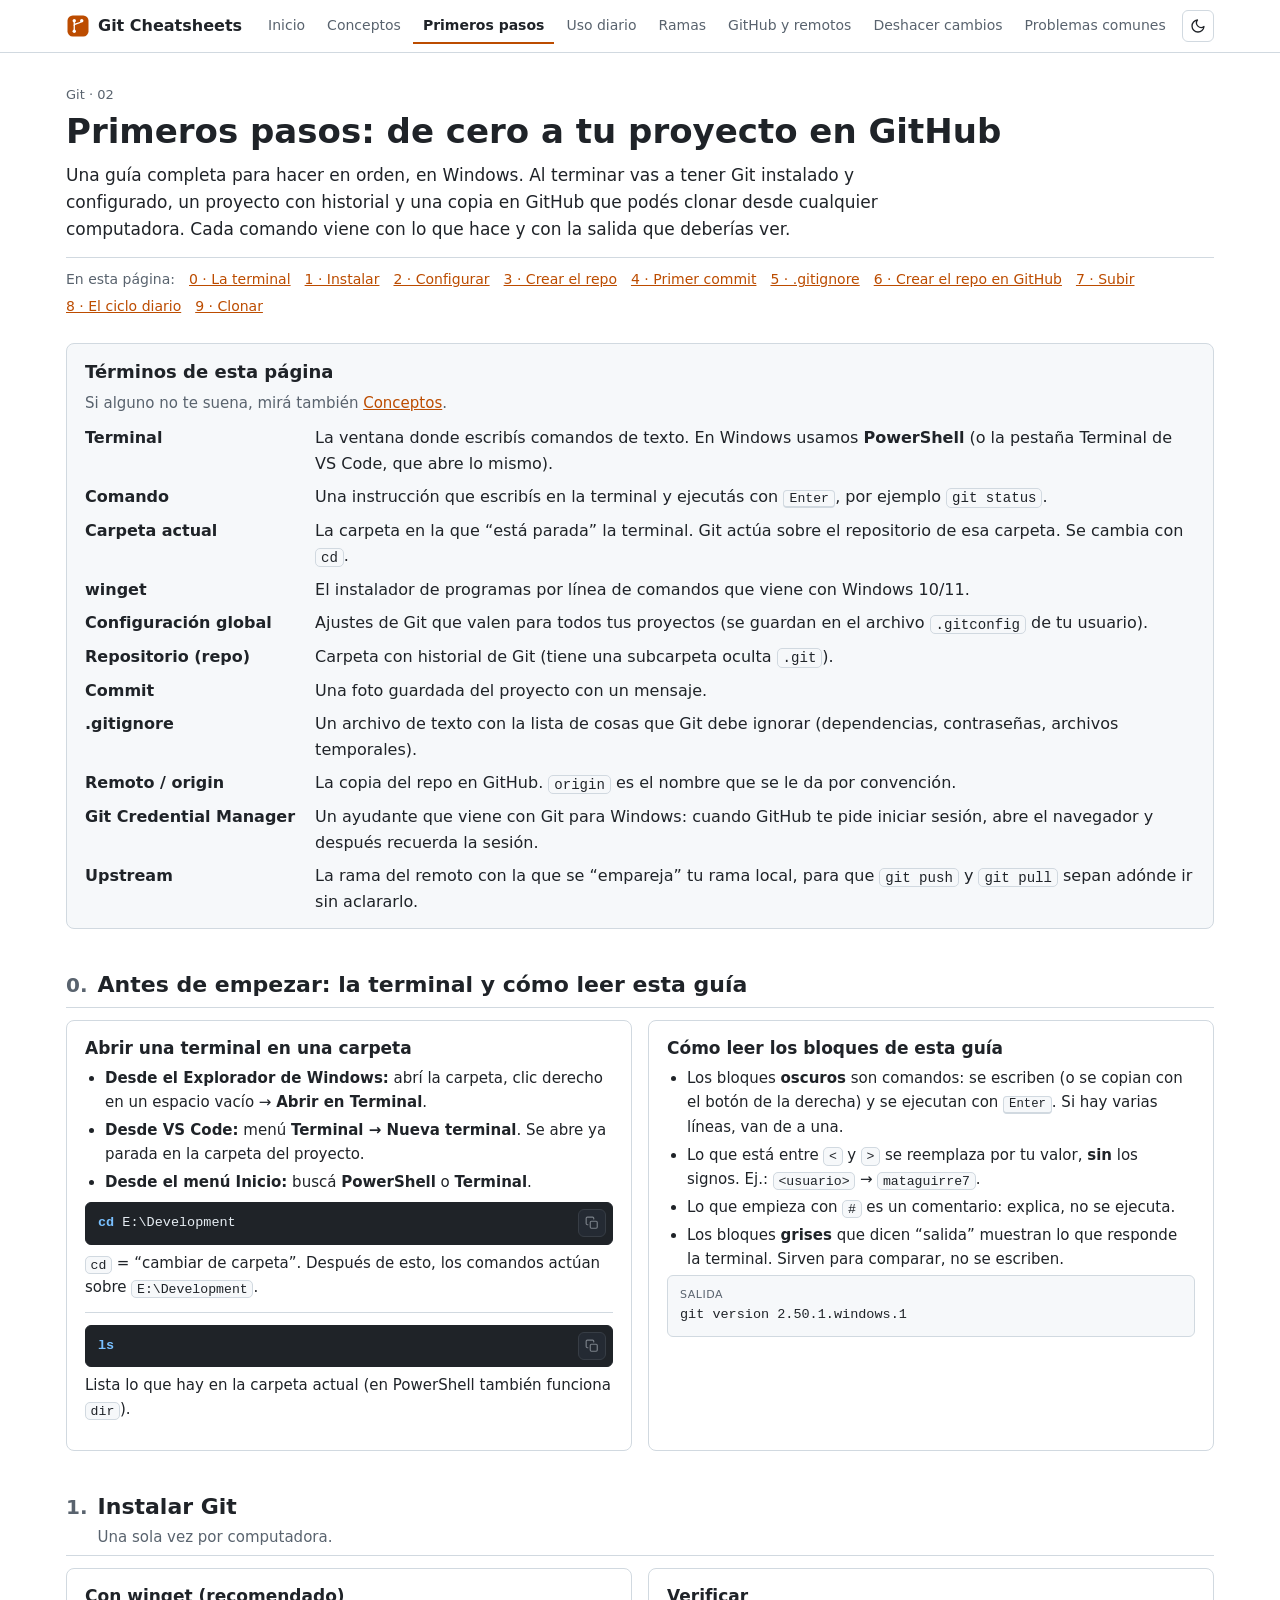
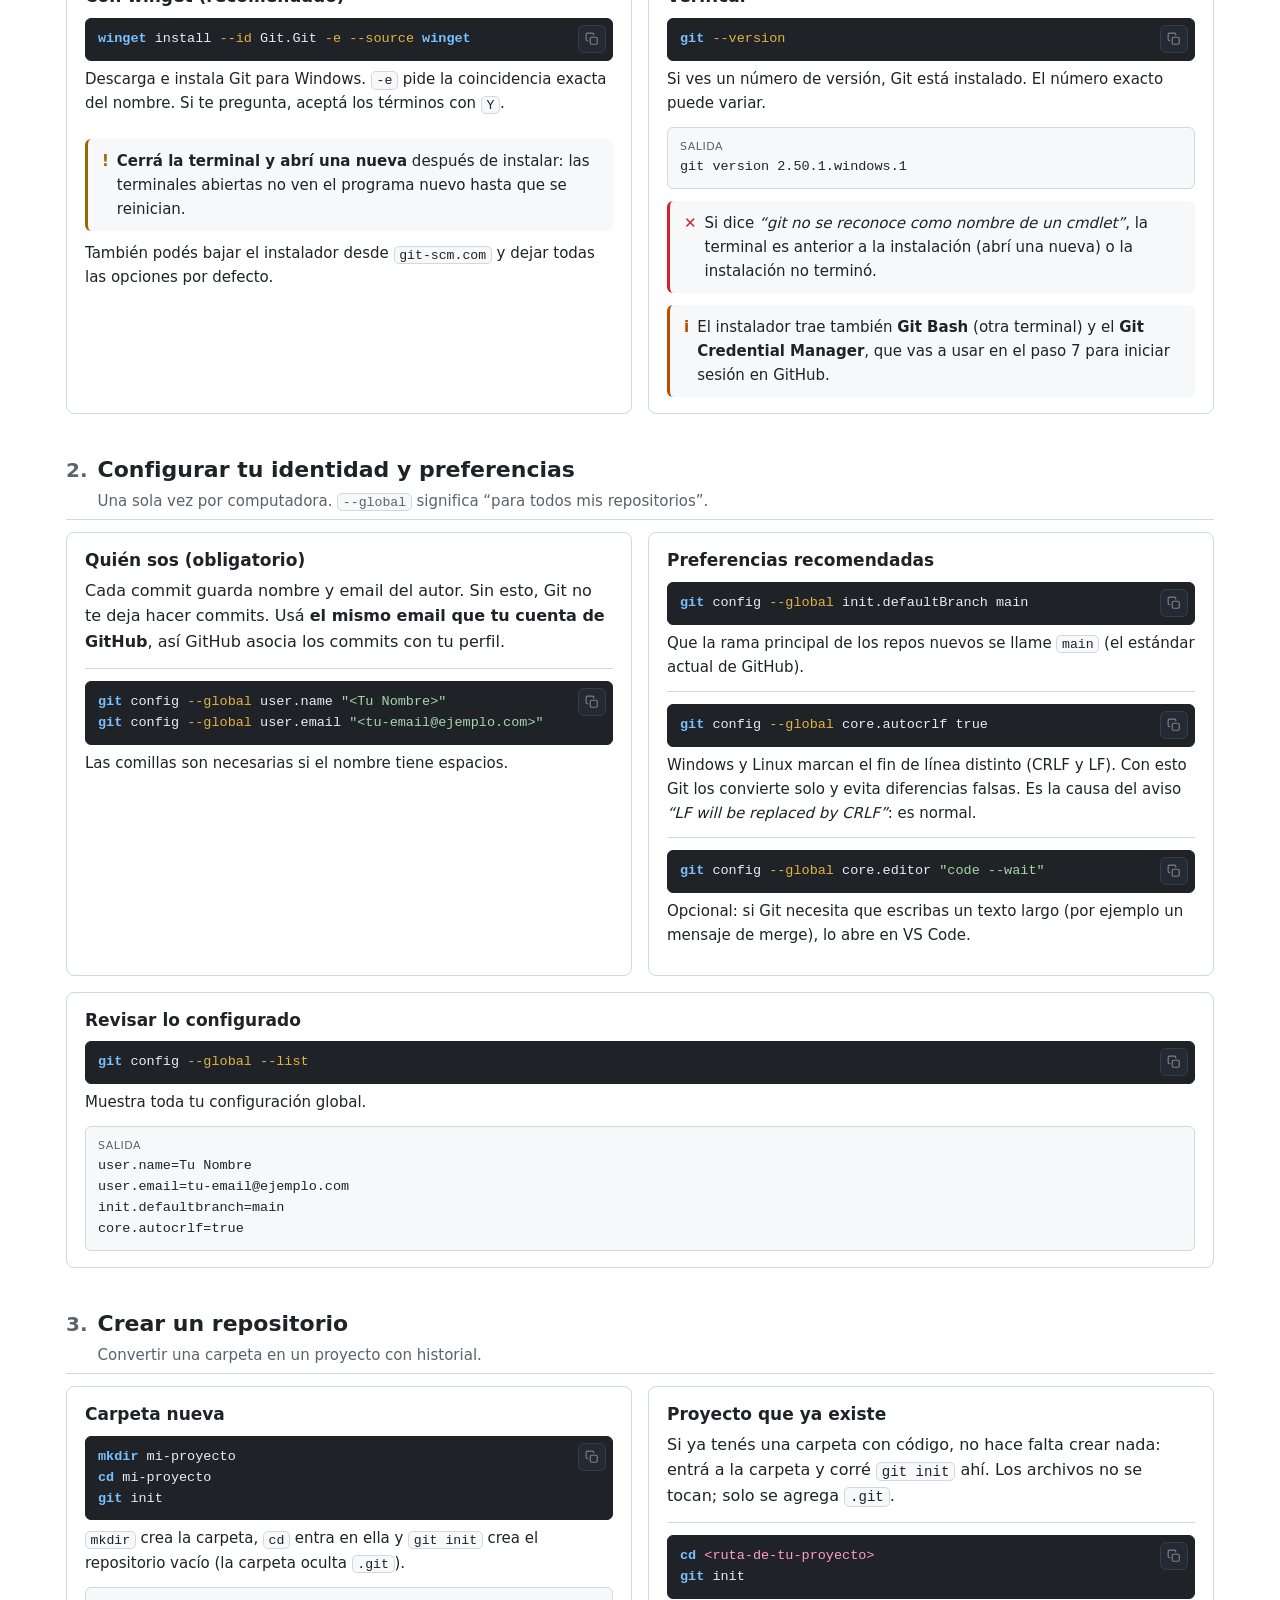
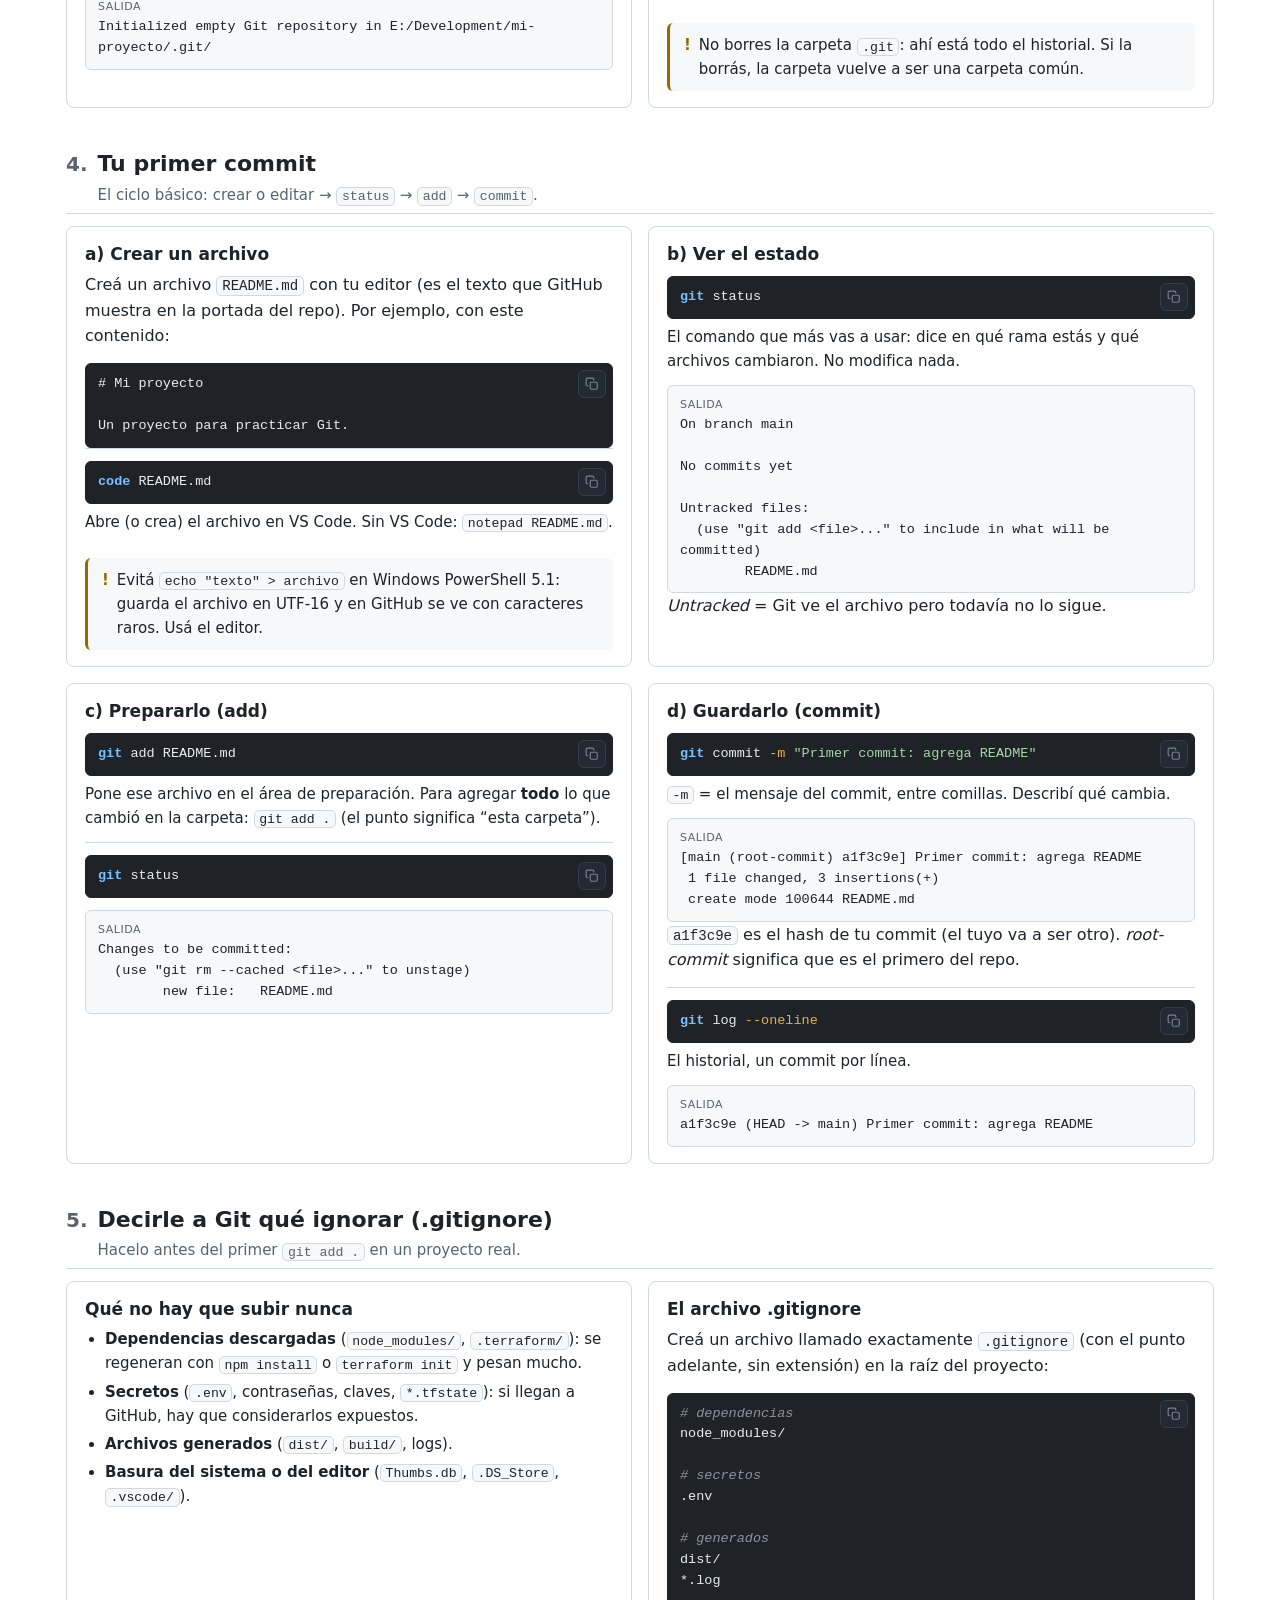
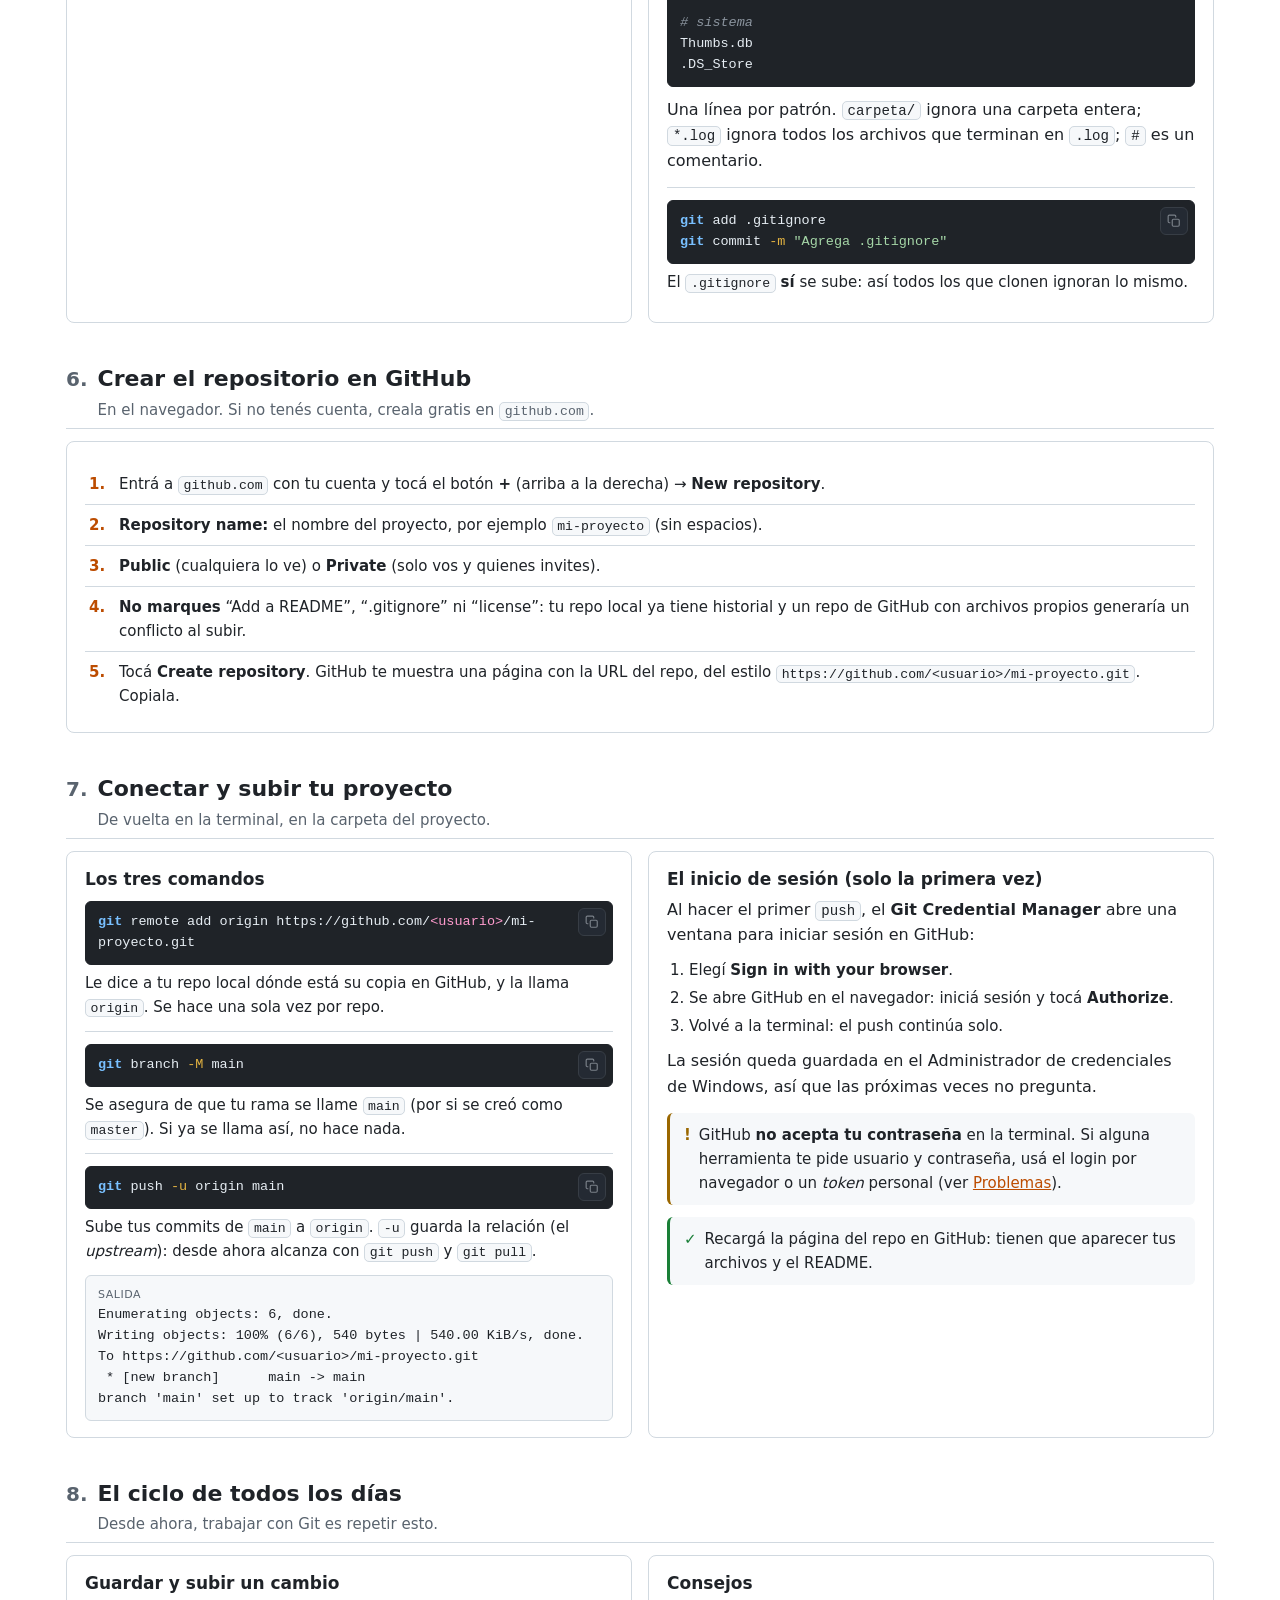
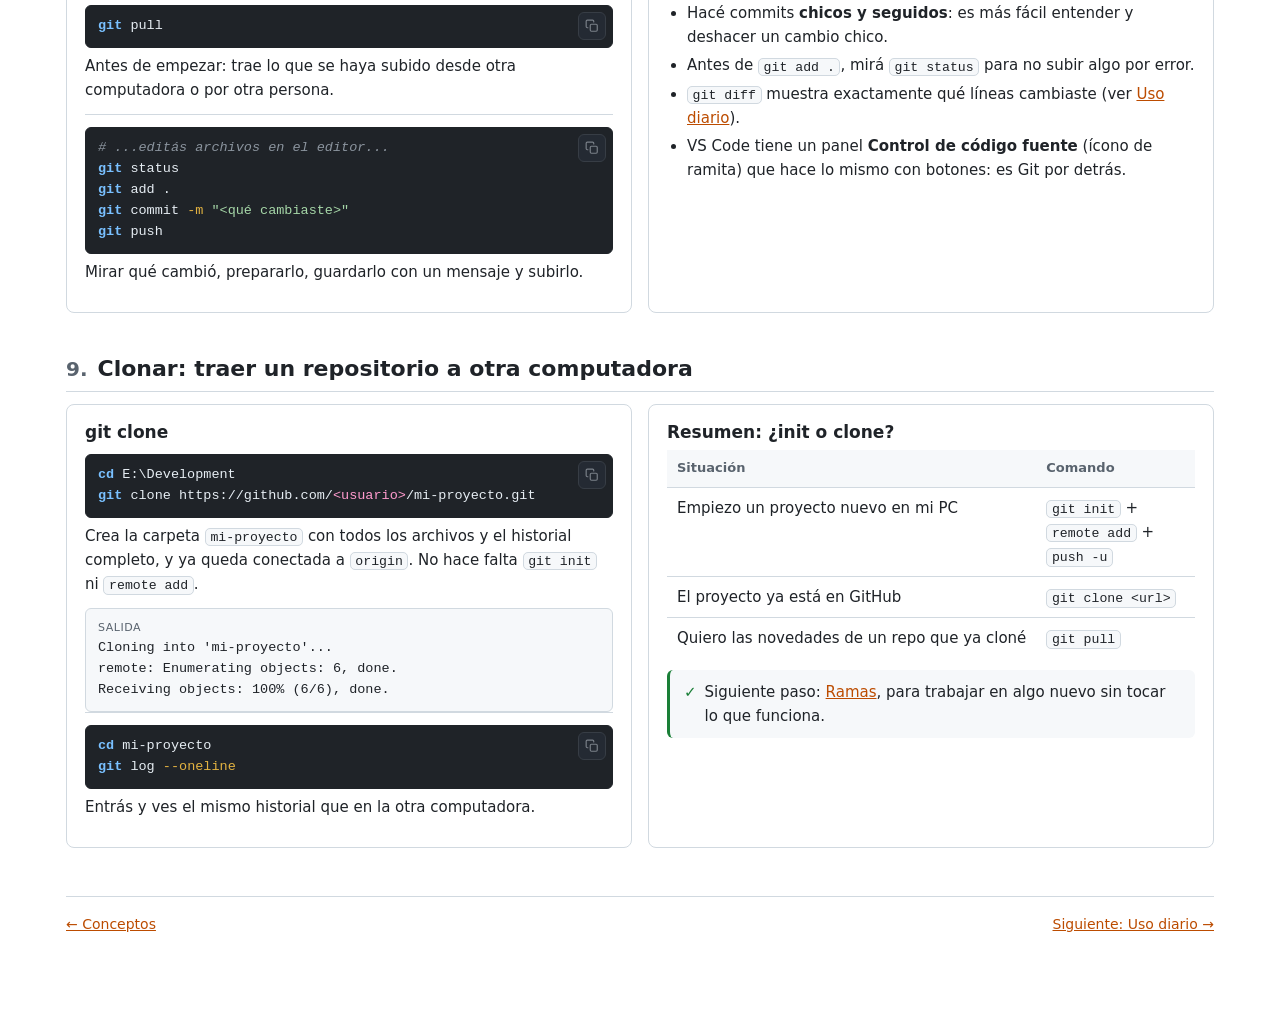
==== 02-primeros-pasos.html @ 5817d2de "Git cheatsheets: guía desde cero lista para Netlify Cheatsheets de Git en español para quien empieza" ====
<!doctype html>
<html lang="es">
<head>
<meta charset="utf-8">
<meta name="viewport" content="width=device-width, initial-scale=1">
<meta name="description" content="Guía paso a paso de Git en Windows: instalar, configurar, crear un repositorio, primer commit, .gitignore, subir a GitHub y clonar.">
<meta name="theme-color" content="#bc4c00">
<title>Git · Primeros pasos</title>
<link rel="icon" href="data:image/svg+xml,%3Csvg xmlns='http://www.w3.org/2000/svg' viewBox='0 0 64 64'%3E%3Crect x='4' y='4' width='56' height='56' rx='14' fill='%23bc4c00'/%3E%3Cg fill='none' stroke='%23fff' stroke-width='3.4' stroke-linecap='round'%3E%3Cpath d='M22 18v28'/%3E%3Cpath d='M22 30c0-6 20-4 20-12'/%3E%3C/g%3E%3Cg fill='%23fff'%3E%3Ccircle cx='22' cy='18' r='4.5'/%3E%3Ccircle cx='22' cy='46' r='4.5'/%3E%3Ccircle cx='42' cy='18' r='4.5'/%3E%3C/g%3E%3C/svg%3E">
<link rel="stylesheet" href="assets/style.css">
<script src="assets/app.js"></script>
</head>
<body data-page="empezar">
<header class="topbar"></header>

<main class="wrap">

  <div class="hero">
    <span class="eyebrow">Git · 02</span>
    <h1>Primeros pasos: de cero a tu proyecto en GitHub</h1>
    <p class="lead">Una guía completa para hacer en orden, en Windows. Al terminar vas a tener Git instalado y configurado, un proyecto con historial y una copia en GitHub que podés clonar desde cualquier computadora. Cada comando viene con lo que hace y con la salida que deberías ver.</p>
    <nav class="toc">
      <a href="#terminal">0 · La terminal</a>
      <a href="#instalar">1 · Instalar</a>
      <a href="#configurar">2 · Configurar</a>
      <a href="#init">3 · Crear el repo</a>
      <a href="#commit">4 · Primer commit</a>
      <a href="#gitignore">5 · .gitignore</a>
      <a href="#github">6 · Crear el repo en GitHub</a>
      <a href="#push">7 · Subir</a>
      <a href="#ciclo">8 · El ciclo diario</a>
      <a href="#clonar">9 · Clonar</a>
    </nav>
  </div>

  <section class="terms-box">
    <h2>Términos de esta página</h2>
    <p>Si alguno no te suena, mirá también <a href="01-conceptos.html">Conceptos</a>.</p>
    <dl class="terms">
      <dt>Terminal</dt><dd>La ventana donde escribís comandos de texto. En Windows usamos <b>PowerShell</b> (o la pestaña Terminal de VS Code, que abre lo mismo).</dd>
      <dt>Comando</dt><dd>Una instrucción que escribís en la terminal y ejecutás con <kbd>Enter</kbd>, por ejemplo <code>git status</code>.</dd>
      <dt>Carpeta actual</dt><dd>La carpeta en la que “está parada” la terminal. Git actúa sobre el repositorio de esa carpeta. Se cambia con <code>cd</code>.</dd>
      <dt>winget</dt><dd>El instalador de programas por línea de comandos que viene con Windows 10/11.</dd>
      <dt>Configuración global</dt><dd>Ajustes de Git que valen para todos tus proyectos (se guardan en el archivo <code>.gitconfig</code> de tu usuario).</dd>
      <dt>Repositorio (repo)</dt><dd>Carpeta con historial de Git (tiene una subcarpeta oculta <code>.git</code>).</dd>
      <dt>Commit</dt><dd>Una foto guardada del proyecto con un mensaje.</dd>
      <dt>.gitignore</dt><dd>Un archivo de texto con la lista de cosas que Git debe ignorar (dependencias, contraseñas, archivos temporales).</dd>
      <dt>Remoto / origin</dt><dd>La copia del repo en GitHub. <code>origin</code> es el nombre que se le da por convención.</dd>
      <dt>Git Credential Manager</dt><dd>Un ayudante que viene con Git para Windows: cuando GitHub te pide iniciar sesión, abre el navegador y después recuerda la sesión.</dd>
      <dt>Upstream</dt><dd>La rama del remoto con la que se “empareja” tu rama local, para que <code>git push</code> y <code>git pull</code> sepan adónde ir sin aclararlo.</dd>
    </dl>
  </section>

  <!-- ================= TERMINAL ================= -->
  <section class="block" id="terminal">
    <div class="section-head">
      <div class="num">0</div>
      <div class="titles"><h2>Antes de empezar: la terminal y cómo leer esta guía</h2></div>
    </div>
    <div class="grid cols-2">
      <div class="card">
        <h3>Abrir una terminal en una carpeta</h3>
        <ul>
          <li><b>Desde el Explorador de Windows:</b> abrí la carpeta, clic derecho en un espacio vacío → <b>Abrir en Terminal</b>.</li>
          <li><b>Desde VS Code:</b> menú <b>Terminal → Nueva terminal</b>. Se abre ya parada en la carpeta del proyecto.</li>
          <li><b>Desde el menú Inicio:</b> buscá <b>PowerShell</b> o <b>Terminal</b>.</li>
        </ul>
        <div class="cmd"><pre><code>cd E:\Development</code></pre><div class="what"><code>cd</code> = “cambiar de carpeta”. Después de esto, los comandos actúan sobre <code>E:\Development</code>.</div></div>
        <div class="cmd"><pre><code>ls</code></pre><div class="what">Lista lo que hay en la carpeta actual (en PowerShell también funciona <code>dir</code>).</div></div>
      </div>
      <div class="card">
        <h3>Cómo leer los bloques de esta guía</h3>
        <ul>
          <li>Los bloques <b>oscuros</b> son comandos: se escriben (o se copian con el botón de la derecha) y se ejecutan con <kbd>Enter</kbd>. Si hay varias líneas, van de a una.</li>
          <li>Lo que está entre <code>&lt;</code> y <code>&gt;</code> se reemplaza por tu valor, <b>sin</b> los signos. Ej.: <code>&lt;usuario&gt;</code> → <code>mataguirre7</code>.</li>
          <li>Lo que empieza con <code>#</code> es un comentario: explica, no se ejecuta.</li>
          <li>Los bloques <b>grises</b> que dicen “salida” muestran lo que responde la terminal. Sirven para comparar, no se escriben.</li>
        </ul>
        <pre class="out"><code data-lang="plain">git version 2.50.1.windows.1</code></pre>
      </div>
    </div>
  </section>

  <!-- ================= INSTALAR ================= -->
  <section class="block" id="instalar">
    <div class="section-head">
      <div class="num">1</div>
      <div class="titles"><h2>Instalar Git</h2><p>Una sola vez por computadora.</p></div>
    </div>
    <div class="grid cols-2">
      <div class="card">
        <h3>Con winget (recomendado)</h3>
        <div class="cmd"><pre><code>winget install --id Git.Git -e --source winget</code></pre><div class="what">Descarga e instala Git para Windows. <code>-e</code> pide la coincidencia exacta del nombre. Si te pregunta, aceptá los términos con <code>Y</code>.</div></div>
        <div class="callout warn"><span class="ico">!</span><p><b>Cerrá la terminal y abrí una nueva</b> después de instalar: las terminales abiertas no ven el programa nuevo hasta que se reinician.</p></div>
        <p style="margin-top:10px">También podés bajar el instalador desde <code>git-scm.com</code> y dejar todas las opciones por defecto.</p>
      </div>
      <div class="card">
        <h3>Verificar</h3>
        <div class="cmd"><pre><code>git --version</code></pre><div class="what">Si ves un número de versión, Git está instalado. El número exacto puede variar.</div></div>
        <pre class="out"><code data-lang="plain">git version 2.50.1.windows.1</code></pre>
        <div class="callout bad"><span class="ico">✕</span><p>Si dice <i>“git no se reconoce como nombre de un cmdlet”</i>, la terminal es anterior a la instalación (abrí una nueva) o la instalación no terminó.</p></div>
        <div class="callout info"><span class="ico">i</span><p>El instalador trae también <b>Git Bash</b> (otra terminal) y el <b>Git Credential Manager</b>, que vas a usar en el paso 7 para iniciar sesión en GitHub.</p></div>
      </div>
    </div>
  </section>

  <!-- ================= CONFIGURAR ================= -->
  <section class="block" id="configurar">
    <div class="section-head">
      <div class="num">2</div>
      <div class="titles"><h2>Configurar tu identidad y preferencias</h2><p>Una sola vez por computadora. <code>--global</code> significa “para todos mis repositorios”.</p></div>
    </div>
    <div class="grid cols-2">
      <div class="card">
        <h3>Quién sos (obligatorio)</h3>
        <div class="explain"><p>Cada commit guarda nombre y email del autor. Sin esto, Git no te deja hacer commits. Usá <b>el mismo email que tu cuenta de GitHub</b>, así GitHub asocia los commits con tu perfil.</p></div>
        <div class="cmd"><pre><code>git config --global user.name "&lt;Tu Nombre&gt;"
git config --global user.email "&lt;tu-email@ejemplo.com&gt;"</code></pre><div class="what">Las comillas son necesarias si el nombre tiene espacios.</div></div>
      </div>
      <div class="card">
        <h3>Preferencias recomendadas</h3>
        <div class="cmd"><pre><code>git config --global init.defaultBranch main</code></pre><div class="what">Que la rama principal de los repos nuevos se llame <code>main</code> (el estándar actual de GitHub).</div></div>
        <div class="cmd"><pre><code>git config --global core.autocrlf true</code></pre><div class="what">Windows y Linux marcan el fin de línea distinto (CRLF y LF). Con esto Git los convierte solo y evita diferencias falsas. Es la causa del aviso <i>“LF will be replaced by CRLF”</i>: es normal.</div></div>
        <div class="cmd"><pre><code>git config --global core.editor "code --wait"</code></pre><div class="what">Opcional: si Git necesita que escribas un texto largo (por ejemplo un mensaje de merge), lo abre en VS Code.</div></div>
      </div>
      <div class="card wide">
        <h3>Revisar lo configurado</h3>
        <div class="cmd"><pre><code>git config --global --list</code></pre><div class="what">Muestra toda tu configuración global.</div></div>
        <pre class="out"><code data-lang="plain">user.name=Tu Nombre
user.email=tu-email@ejemplo.com
init.defaultbranch=main
core.autocrlf=true</code></pre>
      </div>
    </div>
  </section>

  <!-- ================= INIT ================= -->
  <section class="block" id="init">
    <div class="section-head">
      <div class="num">3</div>
      <div class="titles"><h2>Crear un repositorio</h2><p>Convertir una carpeta en un proyecto con historial.</p></div>
    </div>
    <div class="grid cols-2">
      <div class="card">
        <h3>Carpeta nueva</h3>
        <div class="cmd"><pre><code>mkdir mi-proyecto
cd mi-proyecto
git init</code></pre><div class="what"><code>mkdir</code> crea la carpeta, <code>cd</code> entra en ella y <code>git init</code> crea el repositorio vacío (la carpeta oculta <code>.git</code>).</div></div>
        <pre class="out"><code data-lang="plain">Initialized empty Git repository in E:/Development/mi-proyecto/.git/</code></pre>
      </div>
      <div class="card">
        <h3>Proyecto que ya existe</h3>
        <div class="explain"><p>Si ya tenés una carpeta con código, no hace falta crear nada: entrá a la carpeta y corré <code>git init</code> ahí. Los archivos no se tocan; solo se agrega <code>.git</code>.</p></div>
        <div class="cmd"><pre><code>cd &lt;ruta-de-tu-proyecto&gt;
git init</code></pre></div>
        <div class="callout warn"><span class="ico">!</span><p>No borres la carpeta <code>.git</code>: ahí está todo el historial. Si la borrás, la carpeta vuelve a ser una carpeta común.</p></div>
      </div>
    </div>
  </section>

  <!-- ================= COMMIT ================= -->
  <section class="block" id="commit">
    <div class="section-head">
      <div class="num">4</div>
      <div class="titles"><h2>Tu primer commit</h2><p>El ciclo básico: crear o editar → <code>status</code> → <code>add</code> → <code>commit</code>.</p></div>
    </div>
    <div class="grid cols-2">
      <div class="card">
        <h3>a) Crear un archivo</h3>
        <div class="explain"><p>Creá un archivo <code>README.md</code> con tu editor (es el texto que GitHub muestra en la portada del repo). Por ejemplo, con este contenido:</p></div>
        <pre><code data-lang="none"># Mi proyecto

Un proyecto para practicar Git.</code></pre>
        <div class="cmd"><pre><code>code README.md</code></pre><div class="what">Abre (o crea) el archivo en VS Code. Sin VS Code: <code>notepad README.md</code>.</div></div>
        <div class="callout warn"><span class="ico">!</span><p>Evitá <code>echo "texto" &gt; archivo</code> en Windows PowerShell 5.1: guarda el archivo en UTF-16 y en GitHub se ve con caracteres raros. Usá el editor.</p></div>
      </div>
      <div class="card">
        <h3>b) Ver el estado</h3>
        <div class="cmd"><pre><code>git status</code></pre><div class="what">El comando que más vas a usar: dice en qué rama estás y qué archivos cambiaron. No modifica nada.</div></div>
        <pre class="out"><code data-lang="plain">On branch main

No commits yet

Untracked files:
  (use "git add &lt;file&gt;..." to include in what will be committed)
        README.md</code></pre>
        <div class="explain"><p><i>Untracked</i> = Git ve el archivo pero todavía no lo sigue.</p></div>
      </div>
      <div class="card">
        <h3>c) Prepararlo (add)</h3>
        <div class="cmd"><pre><code>git add README.md</code></pre><div class="what">Pone ese archivo en el área de preparación. Para agregar <b>todo</b> lo que cambió en la carpeta: <code>git add .</code> (el punto significa “esta carpeta”).</div></div>
        <div class="cmd"><pre><code>git status</code></pre></div>
        <pre class="out"><code data-lang="plain">Changes to be committed:
  (use "git rm --cached &lt;file&gt;..." to unstage)
        new file:   README.md</code></pre>
      </div>
      <div class="card">
        <h3>d) Guardarlo (commit)</h3>
        <div class="cmd"><pre><code>git commit -m "Primer commit: agrega README"</code></pre><div class="what"><code>-m</code> = el mensaje del commit, entre comillas. Describí qué cambia.</div></div>
        <pre class="out"><code data-lang="plain">[main (root-commit) a1f3c9e] Primer commit: agrega README
 1 file changed, 3 insertions(+)
 create mode 100644 README.md</code></pre>
        <div class="explain"><p><code>a1f3c9e</code> es el hash de tu commit (el tuyo va a ser otro). <i>root-commit</i> significa que es el primero del repo.</p></div>
        <div class="cmd"><pre><code>git log --oneline</code></pre><div class="what">El historial, un commit por línea.</div></div>
        <pre class="out"><code data-lang="plain">a1f3c9e (HEAD -&gt; main) Primer commit: agrega README</code></pre>
      </div>
    </div>
  </section>

  <!-- ================= GITIGNORE ================= -->
  <section class="block" id="gitignore">
    <div class="section-head">
      <div class="num">5</div>
      <div class="titles"><h2>Decirle a Git qué ignorar (.gitignore)</h2><p>Hacelo antes del primer <code>git add .</code> en un proyecto real.</p></div>
    </div>
    <div class="grid cols-2">
      <div class="card">
        <h3>Qué no hay que subir nunca</h3>
        <ul>
          <li><b>Dependencias descargadas</b> (<code>node_modules/</code>, <code>.terraform/</code>): se regeneran con <code>npm install</code> o <code>terraform init</code> y pesan mucho.</li>
          <li><b>Secretos</b> (<code>.env</code>, contraseñas, claves, <code>*.tfstate</code>): si llegan a GitHub, hay que considerarlos expuestos.</li>
          <li><b>Archivos generados</b> (<code>dist/</code>, <code>build/</code>, logs).</li>
          <li><b>Basura del sistema o del editor</b> (<code>Thumbs.db</code>, <code>.DS_Store</code>, <code>.vscode/</code>).</li>
        </ul>
      </div>
      <div class="card">
        <h3>El archivo .gitignore</h3>
        <div class="explain"><p>Creá un archivo llamado exactamente <code>.gitignore</code> (con el punto adelante, sin extensión) en la raíz del proyecto:</p></div>
        <pre><code data-lang="plain"># dependencias
node_modules/

# secretos
.env

# generados
dist/
*.log

# sistema
Thumbs.db
.DS_Store</code></pre>
        <div class="explain" style="margin-top:10px"><p>Una línea por patrón. <code>carpeta/</code> ignora una carpeta entera; <code>*.log</code> ignora todos los archivos que terminan en <code>.log</code>; <code>#</code> es un comentario.</p></div>
        <div class="cmd"><pre><code>git add .gitignore
git commit -m "Agrega .gitignore"</code></pre><div class="what">El <code>.gitignore</code> <b>sí</b> se sube: así todos los que clonen ignoran lo mismo.</div></div>
      </div>
    </div>
  </section>

  <!-- ================= GITHUB ================= -->
  <section class="block" id="github">
    <div class="section-head">
      <div class="num">6</div>
      <div class="titles"><h2>Crear el repositorio en GitHub</h2><p>En el navegador. Si no tenés cuenta, creala gratis en <code>github.com</code>.</p></div>
    </div>
    <div class="card">
      <ol class="steps">
        <li>Entrá a <code>github.com</code> con tu cuenta y tocá el botón <b>+</b> (arriba a la derecha) → <b>New repository</b>.</li>
        <li><b>Repository name:</b> el nombre del proyecto, por ejemplo <code>mi-proyecto</code> (sin espacios).</li>
        <li><b>Public</b> (cualquiera lo ve) o <b>Private</b> (solo vos y quienes invites).</li>
        <li><b>No marques</b> “Add a README”, “.gitignore” ni “license”: tu repo local ya tiene historial y un repo de GitHub con archivos propios generaría un conflicto al subir.</li>
        <li>Tocá <b>Create repository</b>. GitHub te muestra una página con la URL del repo, del estilo <code>https://github.com/&lt;usuario&gt;/mi-proyecto.git</code>. Copiala.</li>
      </ol>
    </div>
  </section>

  <!-- ================= PUSH ================= -->
  <section class="block" id="push">
    <div class="section-head">
      <div class="num">7</div>
      <div class="titles"><h2>Conectar y subir tu proyecto</h2><p>De vuelta en la terminal, en la carpeta del proyecto.</p></div>
    </div>
    <div class="grid cols-2">
      <div class="card">
        <h3>Los tres comandos</h3>
        <div class="cmd"><pre><code>git remote add origin https://github.com/&lt;usuario&gt;/mi-proyecto.git</code></pre><div class="what">Le dice a tu repo local dónde está su copia en GitHub, y la llama <code>origin</code>. Se hace una sola vez por repo.</div></div>
        <div class="cmd"><pre><code>git branch -M main</code></pre><div class="what">Se asegura de que tu rama se llame <code>main</code> (por si se creó como <code>master</code>). Si ya se llama así, no hace nada.</div></div>
        <div class="cmd"><pre><code>git push -u origin main</code></pre><div class="what">Sube tus commits de <code>main</code> a <code>origin</code>. <code>-u</code> guarda la relación (el <i>upstream</i>): desde ahora alcanza con <code>git push</code> y <code>git pull</code>.</div></div>
        <pre class="out"><code data-lang="plain">Enumerating objects: 6, done.
Writing objects: 100% (6/6), 540 bytes | 540.00 KiB/s, done.
To https://github.com/&lt;usuario&gt;/mi-proyecto.git
 * [new branch]      main -&gt; main
branch 'main' set up to track 'origin/main'.</code></pre>
      </div>
      <div class="card">
        <h3>El inicio de sesión (solo la primera vez)</h3>
        <div class="explain">
          <p>Al hacer el primer <code>push</code>, el <b>Git Credential Manager</b> abre una ventana para iniciar sesión en GitHub:</p>
          <ol>
            <li>Elegí <b>Sign in with your browser</b>.</li>
            <li>Se abre GitHub en el navegador: iniciá sesión y tocá <b>Authorize</b>.</li>
            <li>Volvé a la terminal: el push continúa solo.</li>
          </ol>
          <p>La sesión queda guardada en el Administrador de credenciales de Windows, así que las próximas veces no pregunta.</p>
        </div>
        <div class="callout warn"><span class="ico">!</span><p>GitHub <b>no acepta tu contraseña</b> en la terminal. Si alguna herramienta te pide usuario y contraseña, usá el login por navegador o un <i>token</i> personal (ver <a href="07-problemas.html#acceso">Problemas</a>).</p></div>
        <div class="callout tip"><span class="ico">✓</span><p>Recargá la página del repo en GitHub: tienen que aparecer tus archivos y el README.</p></div>
      </div>
    </div>
  </section>

  <!-- ================= CICLO ================= -->
  <section class="block" id="ciclo">
    <div class="section-head">
      <div class="num">8</div>
      <div class="titles"><h2>El ciclo de todos los días</h2><p>Desde ahora, trabajar con Git es repetir esto.</p></div>
    </div>
    <div class="grid cols-2">
      <div class="card">
        <h3>Guardar y subir un cambio</h3>
        <div class="cmd"><pre><code>git pull</code></pre><div class="what">Antes de empezar: trae lo que se haya subido desde otra computadora o por otra persona.</div></div>
        <div class="cmd"><pre><code># ...editás archivos en el editor...
git status
git add .
git commit -m "&lt;qué cambiaste&gt;"
git push</code></pre><div class="what">Mirar qué cambió, prepararlo, guardarlo con un mensaje y subirlo.</div></div>
      </div>
      <div class="card">
        <h3>Consejos</h3>
        <ul>
          <li>Hacé commits <b>chicos y seguidos</b>: es más fácil entender y deshacer un cambio chico.</li>
          <li>Antes de <code>git add .</code>, mirá <code>git status</code> para no subir algo por error.</li>
          <li><code>git diff</code> muestra exactamente qué líneas cambiaste (ver <a href="03-uso-diario.html">Uso diario</a>).</li>
          <li>VS Code tiene un panel <b>Control de código fuente</b> (ícono de ramita) que hace lo mismo con botones: es Git por detrás.</li>
        </ul>
      </div>
    </div>
  </section>

  <!-- ================= CLONAR ================= -->
  <section class="block" id="clonar">
    <div class="section-head">
      <div class="num">9</div>
      <div class="titles"><h2>Clonar: traer un repositorio a otra computadora</h2></div>
    </div>
    <div class="grid cols-2">
      <div class="card">
        <h3>git clone</h3>
        <div class="cmd"><pre><code>cd E:\Development
git clone https://github.com/&lt;usuario&gt;/mi-proyecto.git</code></pre><div class="what">Crea la carpeta <code>mi-proyecto</code> con todos los archivos y el historial completo, y ya queda conectada a <code>origin</code>. No hace falta <code>git init</code> ni <code>remote add</code>.</div></div>
        <pre class="out"><code data-lang="plain">Cloning into 'mi-proyecto'...
remote: Enumerating objects: 6, done.
Receiving objects: 100% (6/6), done.</code></pre>
        <div class="cmd"><pre><code>cd mi-proyecto
git log --oneline</code></pre><div class="what">Entrás y ves el mismo historial que en la otra computadora.</div></div>
      </div>
      <div class="card">
        <h3>Resumen: ¿init o clone?</h3>
        <div class="table-wrap">
          <table>
            <thead><tr><th>Situación</th><th>Comando</th></tr></thead>
            <tbody>
              <tr><td>Empiezo un proyecto nuevo en mi PC</td><td><code>git init</code> + <code>remote add</code> + <code>push -u</code></td></tr>
              <tr><td>El proyecto ya está en GitHub</td><td><code>git clone &lt;url&gt;</code></td></tr>
              <tr><td>Quiero las novedades de un repo que ya cloné</td><td><code>git pull</code></td></tr>
            </tbody>
          </table>
        </div>
        <div class="callout tip"><span class="ico">✓</span><p>Siguiente paso: <a href="04-ramas.html">Ramas</a>, para trabajar en algo nuevo sin tocar lo que funciona.</p></div>
      </div>
    </div>
  </section>

  <footer class="foot">
    <a href="01-conceptos.html">← Conceptos</a>
    <a href="03-uso-diario.html">Siguiente: Uso diario →</a>
  </footer>
</main>
</body>
</html>
---- assets/style.css ----
/* ==========================================================
   Git Cheatsheets — estilos del sitio
   Estilo simple de documentación: texto primero, pocos adornos.
   El color de acento es lo único que cambia entre sitios.
   ========================================================== */

:root {
  --bg: #ffffff;
  --surface: #ffffff;
  --surface-2: #f6f8fa;
  --text: #1f2328;
  --muted: #59636e;
  --border: #d1d9e0;
  --accent: #bc4c00;
  --accent-soft: #fff1e5;
  --code-bg: #1f2328;
  --code-text: #e6edf3;
  --code-border: #1f2328;

  /* colores de los diagramas */
  --c-img: #2563eb;
  --c-cont: #0f8a7e;
  --c-net: #7c3aed;
  --c-vol: #b45309;
  --c-comp: #be185d;
  --c-file: #0e7490;

  --ok: #1a7f37;
  --warn: #9a6700;
  --bad: #cf222e;

  --radius: 8px;
  --mono: ui-monospace, "Cascadia Mono", Consolas, "SF Mono", Menlo, monospace;
  --sans: system-ui, -apple-system, "Segoe UI", Roboto, "Helvetica Neue", Arial, sans-serif;
}

@media (prefers-color-scheme: dark) {
  :root:not([data-theme="light"]) {
    --bg: #0d1117;
    --surface: #0d1117;
    --surface-2: #161b22;
    --text: #e6edf3;
    --muted: #9198a1;
    --border: #30363d;
    --accent: #f0883e;
    --accent-soft: #3d1f0a;
    --code-bg: #161b22;
    --code-border: #30363d;
    --c-img: #6ea8ff;
    --c-cont: #3fcfbf;
    --c-net: #b392f0;
    --c-vol: #e3a33a;
    --c-comp: #f07bb0;
    --c-file: #4fc3e0;
    --ok: #3fb950;
    --warn: #d29922;
    --bad: #f85149;
  }
}

:root[data-theme="dark"] {
  --bg: #0d1117;
  --surface: #0d1117;
  --surface-2: #161b22;
  --text: #e6edf3;
  --muted: #9198a1;
  --border: #30363d;
  --accent: #f0883e;
  --accent-soft: #3d1f0a;
  --code-bg: #161b22;
  --code-border: #30363d;
  --c-img: #6ea8ff;
  --c-cont: #3fcfbf;
  --c-net: #b392f0;
  --c-vol: #e3a33a;
  --c-comp: #f07bb0;
  --c-file: #4fc3e0;
  --ok: #3fb950;
  --warn: #d29922;
  --bad: #f85149;
}

* { box-sizing: border-box; }

html { scroll-behavior: smooth; scroll-padding-top: 70px; }

body {
  margin: 0;
  background: var(--bg);
  color: var(--text);
  font-family: var(--sans);
  font-size: 16px;
  line-height: 1.6;
}

a { color: var(--accent); }
a:hover { text-decoration: underline; }

/* sin ligaduras: que "--name" no se convierta en "—name" */
code, pre, kbd, svg .mono, .d-code, .d-lbl, .chips span {
  font-family: var(--mono);
  font-variant-ligatures: none;
  font-feature-settings: "liga" 0, "calt" 0;
}

:not(pre) > code {
  font-size: .88em;
  background: var(--surface-2);
  border: 1px solid var(--border);
  padding: .05em .35em;
  border-radius: 5px;
  overflow-wrap: anywhere;
}

kbd {
  font-size: .82em;
  border: 1px solid var(--border);
  border-bottom-width: 2px;
  border-radius: 4px;
  padding: .02em .4em;
  background: var(--surface-2);
}

/* ---------- Barra superior ---------- */

.topbar {
  position: sticky;
  top: 0;
  z-index: 20;
  background: var(--bg);
  border-bottom: 1px solid var(--border);
}

.topbar-inner {
  max-width: 1180px;
  margin: 0 auto;
  padding: 8px 16px;
  display: flex;
  align-items: center;
  gap: 16px;
}

.brand {
  display: flex;
  align-items: center;
  gap: 8px;
  font-weight: 700;
  color: var(--text);
  white-space: nowrap;
  text-decoration: none;
}
.brand:hover { text-decoration: none; }
.brand svg { width: 24px; height: 24px; flex: none; }

.nav {
  display: flex;
  gap: 2px;
  overflow-x: auto;
  scrollbar-width: none;
  flex: 1;
  min-width: 0;
}
.nav::-webkit-scrollbar { display: none; }

.nav a {
  color: var(--muted);
  font-size: 14px;
  padding: 6px 10px;
  white-space: nowrap;
  text-decoration: none;
  border-bottom: 2px solid transparent;
}
.nav a:hover { color: var(--text); }
.nav a.active { color: var(--text); font-weight: 600; border-bottom-color: var(--accent); }

.set-switch {
  flex: none;
  display: inline-flex;
  align-items: center;
  gap: 6px;
  padding: 4px 10px 4px 4px;
  border: 1px solid var(--border);
  border-radius: 6px;
  color: var(--text);
  font-size: 13px;
  white-space: nowrap;
  text-decoration: none;
}
.set-switch svg { width: 20px; height: 20px; }
@media (max-width: 720px) { .set-switch span { display: none; } .set-switch { padding: 4px; } }

.icon-btn {
  flex: none;
  width: 32px;
  height: 32px;
  border-radius: 6px;
  border: 1px solid var(--border);
  background: var(--bg);
  color: var(--text);
  cursor: pointer;
  display: grid;
  place-items: center;
}
.icon-btn svg { width: 16px; height: 16px; }

/* ---------- Página ---------- */

.wrap {
  max-width: 1180px;
  margin: 0 auto;
  padding: 0 16px 64px;
}

.hero { padding: 28px 0 8px; }
.hero .eyebrow {
  font-size: 13px;
  color: var(--muted);
}
.hero h1 {
  font-size: clamp(26px, 3.6vw, 34px);
  line-height: 1.2;
  margin: 4px 0 10px;
}
.hero p.lead {
  font-size: 17px;
  max-width: 80ch;
  margin: 0;
}

.toolbar { display: flex; flex-wrap: wrap; gap: 10px; margin: 16px 0 4px; }

.search { flex: 1 1 320px; max-width: 560px; position: relative; }
.search input {
  width: 100%;
  font: inherit;
  font-size: 15px;
  padding: 8px 12px 8px 36px;
  border-radius: 6px;
  border: 1px solid var(--border);
  background: var(--bg);
  color: var(--text);
  outline: none;
}
.search input:focus { border-color: var(--accent); box-shadow: 0 0 0 3px var(--accent-soft); }
.search svg {
  position: absolute;
  left: 11px;
  top: 50%;
  transform: translateY(-50%);
  width: 16px;
  height: 16px;
  color: var(--muted);
}
.search .hint {
  position: absolute;
  right: 10px;
  top: 50%;
  transform: translateY(-50%);
  color: var(--muted);
  font-size: 12px;
}

/* índice de la página: lista simple de enlaces */
.toc {
  display: flex;
  flex-wrap: wrap;
  gap: 4px 14px;
  margin: 14px 0 0;
  padding: 10px 0 0;
  border-top: 1px solid var(--border);
  font-size: 14px;
}
.toc::before { content: "En esta página:"; color: var(--muted); }

/* ---------- Secciones ---------- */

section.block { margin-top: 40px; }

.section-head {
  display: flex;
  align-items: baseline;
  gap: 10px;
  margin-bottom: 12px;
  padding-bottom: 6px;
  border-bottom: 1px solid var(--border);
}
.section-head .num {
  flex: none;
  font-size: 20px;
  font-weight: 700;
  color: var(--muted);
}
.section-head .num::after { content: "."; }
.section-head h2 { margin: 0; font-size: 22px; line-height: 1.3; }
.section-head p { margin: 4px 0 0; color: var(--muted); font-size: 15px; }
.section-head .titles { min-width: 0; }

.grid {
  display: grid;
  grid-template-columns: repeat(auto-fit, minmax(min(100%, 440px), 1fr));
  gap: 16px;
}
.grid.cols-2 { grid-template-columns: repeat(auto-fit, minmax(min(100%, 480px), 1fr)); }
.grid.cols-3 { grid-template-columns: repeat(auto-fit, minmax(min(100%, 320px), 1fr)); }
.grid.cols-4 { grid-template-columns: repeat(auto-fit, minmax(min(100%, 260px), 1fr)); }

.card {
  background: var(--surface);
  border: 1px solid var(--border);
  border-radius: var(--radius);
  padding: 16px 18px;
  min-width: 0;
}
.card.wide { grid-column: 1 / -1; }
.card > .tag { margin-bottom: 4px; }
.card h3 { margin: 0 0 6px; font-size: 17px; line-height: 1.35; }
.card > p, .card .desc { margin: 0 0 10px; font-size: 15px; }
.card ul, .card ol { margin: 6px 0 0; padding-left: 20px; }
.card li { margin: 4px 0; font-size: 15px; }

/* etiqueta: texto chico, sin fondo */
.tag {
  display: inline-block;
  font-size: 12px;
  font-weight: 600;
  letter-spacing: .03em;
  text-transform: uppercase;
  color: var(--muted);
}

.t-img  { --tone: var(--c-img); }
.t-cont { --tone: var(--c-cont); }
.t-net  { --tone: var(--c-net); }
.t-vol  { --tone: var(--c-vol); }
.t-comp { --tone: var(--c-comp); }
.t-file { --tone: var(--c-file); }
.t-ok   { --tone: var(--ok); }
.t-warn { --tone: var(--warn); }
.t-bad  { --tone: var(--bad); }

/* ---------- Comandos con su explicación ---------- */

.cmd {
  display: grid;
  grid-template-columns: minmax(0, 1fr);
  gap: 6px;
  padding: 12px 0;
  border-top: 1px solid var(--border);
}
.cmd:first-of-type { border-top: 0; padding-top: 4px; }
.cmd .what { font-size: 15px; }
.cmd .what b { font-weight: 600; }

/* ---------- Código ---------- */

pre {
  position: relative;
  margin: 0;
  background: var(--code-bg);
  color: var(--code-text);
  border: 1px solid var(--code-border);
  border-radius: 6px;
  padding: 10px 44px 10px 12px;
  font-size: 13.5px;
  line-height: 1.55;
  overflow-x: auto;
  tab-size: 2;
}
pre.big { padding: 12px 44px 12px 14px; }
pre code { font-family: inherit; white-space: pre; }
/* comandos sueltos: mejor ajustar línea que hacer scroll */
.cmd pre code, .want-row pre code, .err pre code, .fix pre code { white-space: pre-wrap; overflow-wrap: anywhere; }
.cmd pre.multi code, .fix pre.multi code { white-space: pre; overflow-wrap: normal; }

/* salida esperada de un comando (no se copia) */
pre.out {
  background: var(--surface-2);
  color: var(--text);
  border: 1px solid var(--border);
  padding-right: 12px;
}
pre.out::before {
  content: "salida";
  display: block;
  font-family: var(--sans);
  font-size: 11px;
  text-transform: uppercase;
  letter-spacing: .05em;
  color: var(--muted);
  margin-bottom: 2px;
}
pre.out .copy { display: none; }
pre.out .tk-cm, pre.out .tk-kw, pre.out .tk-fl, pre.out .tk-st, pre.out .tk-ph, pre.out .tk-key, pre.out .tk-num, pre.out .tk-sub { color: inherit; font-weight: inherit; font-style: normal; }

.copy {
  position: absolute;
  top: 6px;
  right: 6px;
  width: 28px;
  height: 28px;
  display: grid;
  place-items: center;
  border-radius: 6px;
  border: 1px solid #3d444d;
  background: #262c36;
  color: #9198a1;
  cursor: pointer;
  opacity: .8;
}
pre:hover .copy, .copy:focus-visible { opacity: 1; }
.copy:hover { color: #fff; }
.copy svg { width: 14px; height: 14px; }
.copy.done { color: #3fb950; border-color: #3fb950; opacity: 1; }

/* resaltado (fondo de código siempre oscuro) */
.tk-cm  { color: #8b949e; font-style: italic; }
.tk-kw  { color: #79c0ff; font-weight: 600; }
.tk-sub { color: #7ee0d1; }
.tk-fl  { color: #e3b341; }
.tk-st  { color: #a5d6a7; }
.tk-ph  { color: #ff9bce; }
.tk-key { color: #a5c8ff; }
.tk-num { color: #ffa198; }

.code-label {
  display: flex;
  align-items: center;
  justify-content: space-between;
  gap: 8px;
  font-family: var(--mono);
  font-size: 12.5px;
  color: var(--muted);
  margin: 12px 0 4px;
}
.code-label:first-child { margin-top: 0; }
.code-label .file { color: var(--text); font-weight: 700; }

/* ---------- Tablas ---------- */

.table-wrap { overflow-x: auto; margin: 4px 0 0; }

table { width: 100%; border-collapse: collapse; font-size: 15px; }
th, td {
  text-align: left;
  padding: 8px 10px;
  border-bottom: 1px solid var(--border);
  vertical-align: top;
}
th { font-size: 13px; color: var(--muted); font-weight: 600; background: var(--surface-2); }
tr:last-child td { border-bottom: 0; }
td:first-child { white-space: nowrap; }

/* ---------- Avisos ---------- */

.callout {
  display: flex;
  gap: 8px;
  padding: 10px 14px;
  border-radius: 6px;
  font-size: 15px;
  margin-top: 12px;
  background: var(--surface-2);
  border-left: 3px solid var(--tone, var(--accent));
}
.callout .ico { flex: none; font-weight: 700; color: var(--tone, var(--accent)); }
.callout p { margin: 0; }
.callout p + p, .callout p + pre, .callout pre + p { margin-top: 6px; }
.callout pre { margin-top: 6px; }
.callout.tip  { --tone: var(--ok); }
.callout.warn { --tone: var(--warn); }
.callout.bad  { --tone: var(--bad); }
.callout.info { --tone: var(--accent); }

/* ---------- Explicaciones y términos ---------- */

.explain { max-width: 85ch; margin: 0 0 14px; font-size: 16px; }
.explain p { margin: 0 0 10px; }
.explain ul, .explain ol { margin: 0 0 10px; padding-left: 22px; }
.explain li { margin: 4px 0; }

/* "Términos de esta página": glosario arriba de todo */
.terms-box {
  margin-top: 18px;
  padding: 14px 18px;
  border: 1px solid var(--border);
  border-radius: var(--radius);
  background: var(--surface-2);
}
.terms-box h2 { margin: 0 0 4px; font-size: 18px; }
.terms-box > p { margin: 0 0 10px; color: var(--muted); font-size: 15px; }
dl.terms {
  display: grid;
  grid-template-columns: minmax(150px, max-content) 1fr;
  gap: 8px 20px;
  margin: 0;
}
dl.terms dt { font-weight: 700; }
dl.terms dd { margin: 0; }
@media (max-width: 720px) {
  dl.terms { grid-template-columns: minmax(0, 1fr); gap: 2px; }
  dl.terms dd { margin-bottom: 8px; }
}

/* ---------- Diagramas ---------- */

.diagram {
  background: var(--surface);
  border: 1px solid var(--border);
  border-radius: var(--radius);
  padding: 16px;
  min-width: 0;
}
.diagram h3 { margin: 0 0 4px; font-size: 17px; }
.diagram > p { margin: 0 0 10px; font-size: 15px; }
.diagram .svg-scroll { overflow-x: auto; }
.diagram svg { display: block; width: 100%; height: auto; min-width: 560px; }
.diagram svg.small { min-width: 420px; }

svg text { font-family: var(--sans); }
svg .mono { font-family: var(--mono); }

.d-box   { fill: var(--surface-2); stroke: var(--border); stroke-width: 1.5; }
.d-plain { fill: var(--surface); stroke: var(--border); stroke-width: 1.5; }
.d-area  { fill: none; stroke: var(--border); stroke-width: 1.5; stroke-dasharray: 6 5; }
.d-title { fill: var(--text); font-weight: 700; font-size: 15px; }
.d-sub   { fill: var(--muted); font-size: 12.5px; }
.d-code  { fill: var(--text); font-family: var(--mono); font-size: 12.5px; }
.d-lbl   { fill: var(--muted); font-family: var(--mono); font-size: 12px; }
.d-line  { stroke: var(--muted); stroke-width: 1.8; fill: none; }
.d-head  { fill: var(--muted); }

.d-img  { fill: color-mix(in srgb, var(--c-img) 10%, var(--surface));  stroke: var(--c-img);  stroke-width: 1.5; }
.d-cont { fill: color-mix(in srgb, var(--c-cont) 10%, var(--surface)); stroke: var(--c-cont); stroke-width: 1.5; }
.d-net  { fill: color-mix(in srgb, var(--c-net) 6%, transparent);      stroke: var(--c-net);  stroke-width: 1.5; stroke-dasharray: 7 5; }
.d-vol  { fill: color-mix(in srgb, var(--c-vol) 10%, var(--surface));  stroke: var(--c-vol);  stroke-width: 1.5; }
.d-comp { fill: color-mix(in srgb, var(--c-comp) 8%, var(--surface));  stroke: var(--c-comp); stroke-width: 1.5; }
.d-file { fill: color-mix(in srgb, var(--c-file) 10%, var(--surface)); stroke: var(--c-file); stroke-width: 1.5; }
.d-bad  { fill: color-mix(in srgb, var(--bad) 8%, var(--surface));     stroke: var(--bad);    stroke-width: 1.5; }
.d-ok   { fill: color-mix(in srgb, var(--ok) 8%, var(--surface));      stroke: var(--ok);     stroke-width: 1.5; }

.s-img  { stroke: var(--c-img); }  .f-img  { fill: var(--c-img); }
.s-cont { stroke: var(--c-cont); } .f-cont { fill: var(--c-cont); }
.s-net  { stroke: var(--c-net); }  .f-net  { fill: var(--c-net); }
.s-vol  { stroke: var(--c-vol); }  .f-vol  { fill: var(--c-vol); }
.s-comp { stroke: var(--c-comp); } .f-comp { fill: var(--c-comp); }
.s-file { stroke: var(--c-file); } .f-file { fill: var(--c-file); }
.s-bad  { stroke: var(--bad); }    .f-bad  { fill: var(--bad); }
.s-ok   { stroke: var(--ok); }     .f-ok   { fill: var(--ok); }
.f-text { fill: var(--text); }
.f-muted { fill: var(--muted); }
.f-surface { fill: var(--surface); }

/* ---------- Portada ---------- */

.sheet-card {
  display: flex;
  flex-direction: column;
  gap: 8px;
  color: var(--text);
  text-decoration: none;
}
.sheet-card:hover { text-decoration: none; border-color: var(--accent); }
.sheet-card .top { display: flex; align-items: center; gap: 10px; }
.sheet-card .badge { width: 28px; height: 28px; color: var(--muted); flex: none; }
.sheet-card .badge svg { width: 28px; height: 28px; }
.sheet-card h3 { margin: 0; font-size: 17px; color: var(--accent); }
.sheet-card p { margin: 0; font-size: 15px; }
.sheet-card .chips { display: flex; flex-wrap: wrap; gap: 5px; margin-top: auto; }
.sheet-card .chips span {
  font-size: 12px;
  padding: 1px 6px;
  border-radius: 4px;
  background: var(--surface-2);
  color: var(--muted);
}

/* "Quiero…": tarea → comando */
.want { display: grid; grid-template-columns: minmax(0, 1fr); }
.want-row {
  display: grid;
  grid-template-columns: minmax(200px, .8fr) minmax(0, 1.4fr);
  gap: 14px;
  align-items: center;
  padding: 10px 0;
  border-top: 1px solid var(--border);
}
.want-row:first-child { border-top: 0; }
.want-row .q { font-weight: 600; font-size: 15px; }
.want-row .q small { display: block; color: var(--muted); font-weight: 400; font-size: 13px; }

.vs { display: grid; grid-template-columns: repeat(auto-fit, minmax(min(100%, 320px), 1fr)); gap: 12px; }

/* pasos numerados */
.steps { counter-reset: s; list-style: none; padding: 0 !important; margin: 0; }
.steps li {
  counter-increment: s;
  position: relative;
  padding: 8px 0 8px 34px !important;
  margin: 0 !important;
  border-top: 1px solid var(--border);
}
.steps li:first-child { border-top: 0; }
.steps li::before {
  content: counter(s) ".";
  position: absolute;
  left: 4px;
  top: 8px;
  font-weight: 700;
  color: var(--accent);
}

.legend { display: flex; flex-wrap: wrap; gap: 14px; font-size: 14px; color: var(--muted); margin-top: 10px; }
.legend span { display: inline-flex; align-items: center; gap: 6px; }
.legend i { width: 12px; height: 12px; border-radius: 2px; display: inline-block; background: var(--tone); }

.empty { display: none; text-align: center; color: var(--muted); padding: 40px 0; }
.hidden { display: none !important; }

footer.foot {
  margin-top: 48px;
  padding-top: 16px;
  border-top: 1px solid var(--border);
  color: var(--muted);
  font-size: 14px;
  display: flex;
  flex-wrap: wrap;
  justify-content: space-between;
  gap: 10px;
}

/* ---------- Varias tecnologías (sitio unificado) ---------- */

.t-docker { --tone: var(--c-file); }
.t-k8s    { --tone: var(--c-img); }
.t-tf     { --tone: var(--c-net); }

.tech {
  display: inline-flex;
  align-items: center;
  gap: 5px;
  font-size: .9em;
  font-weight: 700;
  color: var(--tone);
}
.tech::before { content: ""; width: 8px; height: 8px; border-radius: 50%; background: var(--tone); }

.rosetta { display: grid; grid-template-columns: repeat(3, minmax(0, 1fr)); gap: 12px; margin-top: 8px; }
.rosetta > div { min-width: 0; display: flex; flex-direction: column; gap: 6px; }
.rosetta .note { font-size: 14px; color: var(--muted); }
.rosetta .na { border: 1px dashed var(--border); border-radius: 6px; padding: 10px 12px; font-size: 14px; color: var(--muted); }
@media (max-width: 960px) { .rosetta { grid-template-columns: minmax(0, 1fr); } }

.phase { display: inline-block; font-size: 13px; font-weight: 700; text-transform: uppercase; letter-spacing: .04em; color: var(--tone, var(--accent)); }

/* ---------- Celular ---------- */

@media (max-width: 720px) {
  .brand span { display: none; }
  .want-row { grid-template-columns: minmax(0, 1fr); gap: 6px; }
  .section-head h2 { font-size: 19px; }
  .card { padding: 14px; }
  .search .hint { display: none; }
}

/* ---------- Imprimir / PDF ---------- */

@media print {
  :root, :root[data-theme="dark"] {
    --bg: #fff; --surface: #fff; --surface-2: #f6f8fa; --text: #1f2328; --muted: #59636e; --border: #d1d9e0;
  }
  .topbar, .toolbar, .copy, .toc { display: none !important; }
  body { font-size: 13px; }
  .card, .diagram, pre { break-inside: avoid; }
  section.block { margin-top: 18px; }
  .hero { padding-top: 0; }
  .diagram svg { min-width: 0; }
}

/* las salidas de comandos ajustan de línea en vez de cortarse */
pre.out code { white-space: pre-wrap; overflow-wrap: anywhere; }
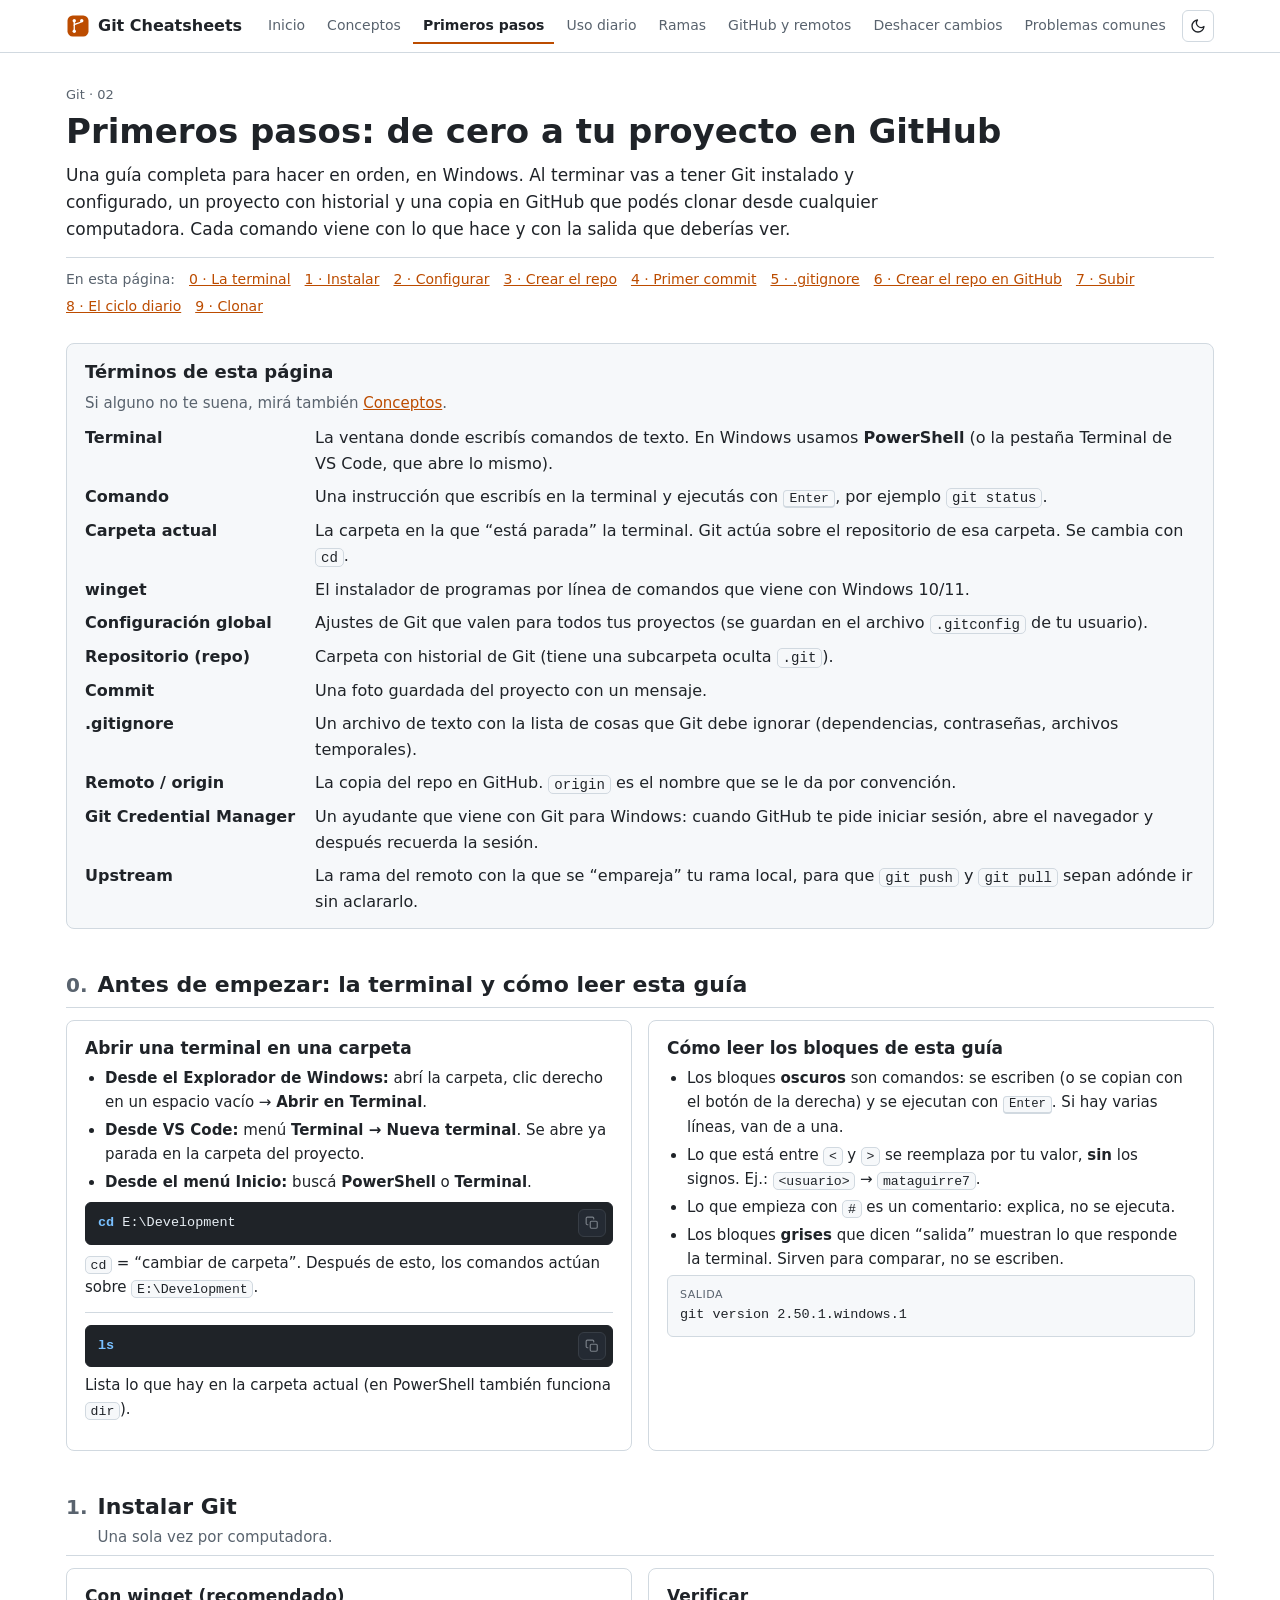
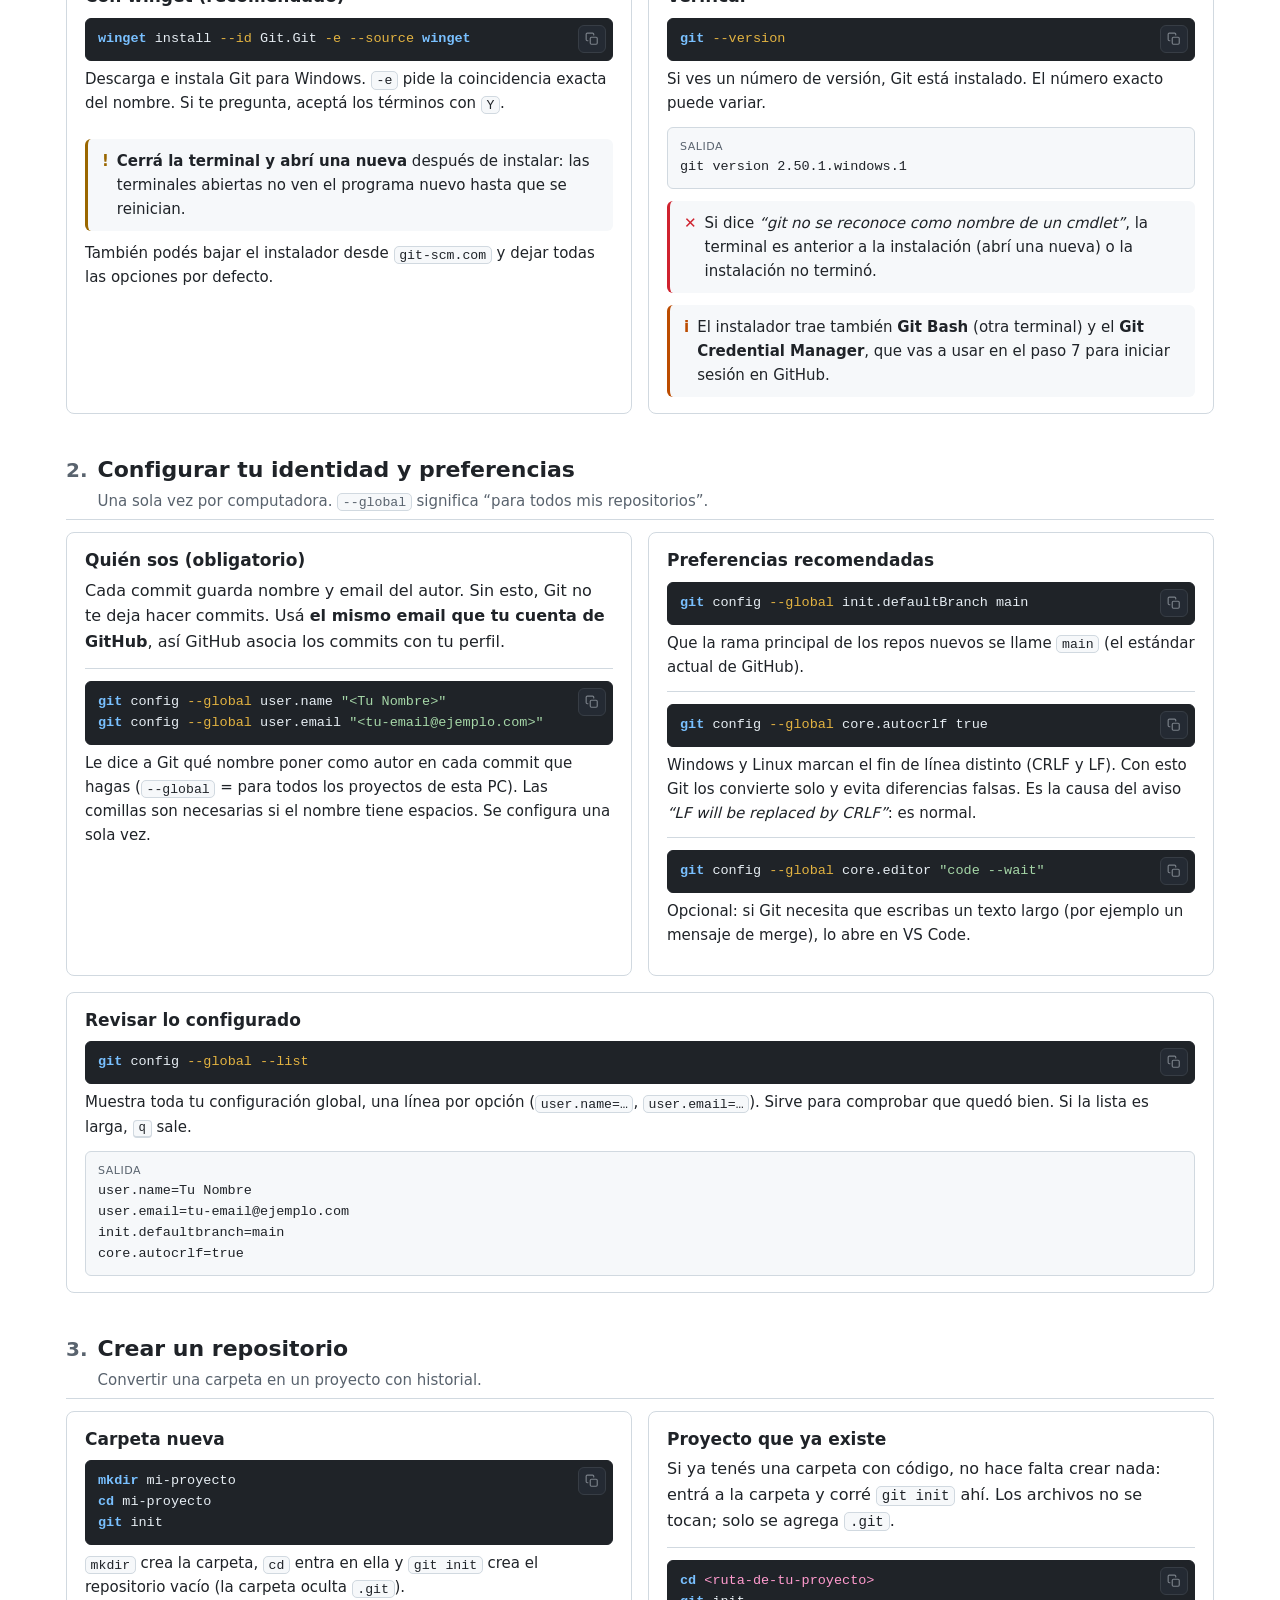
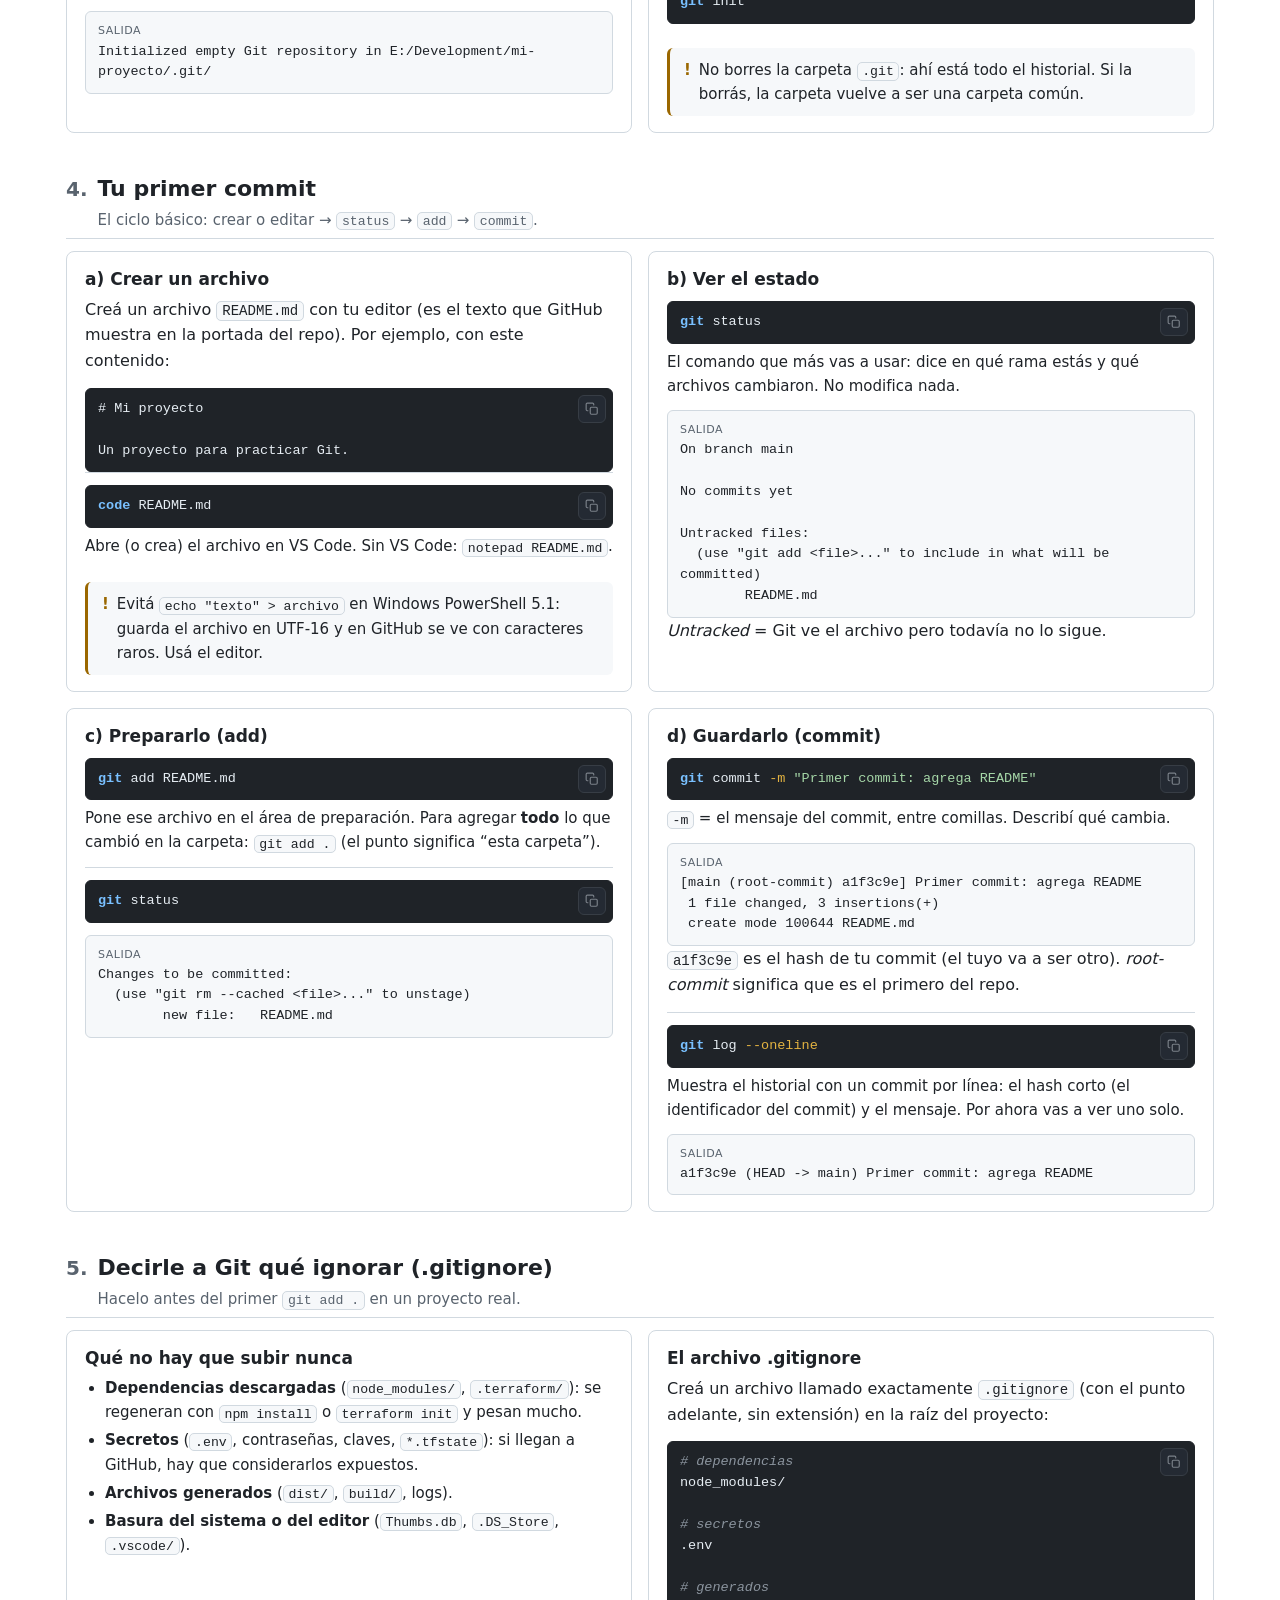
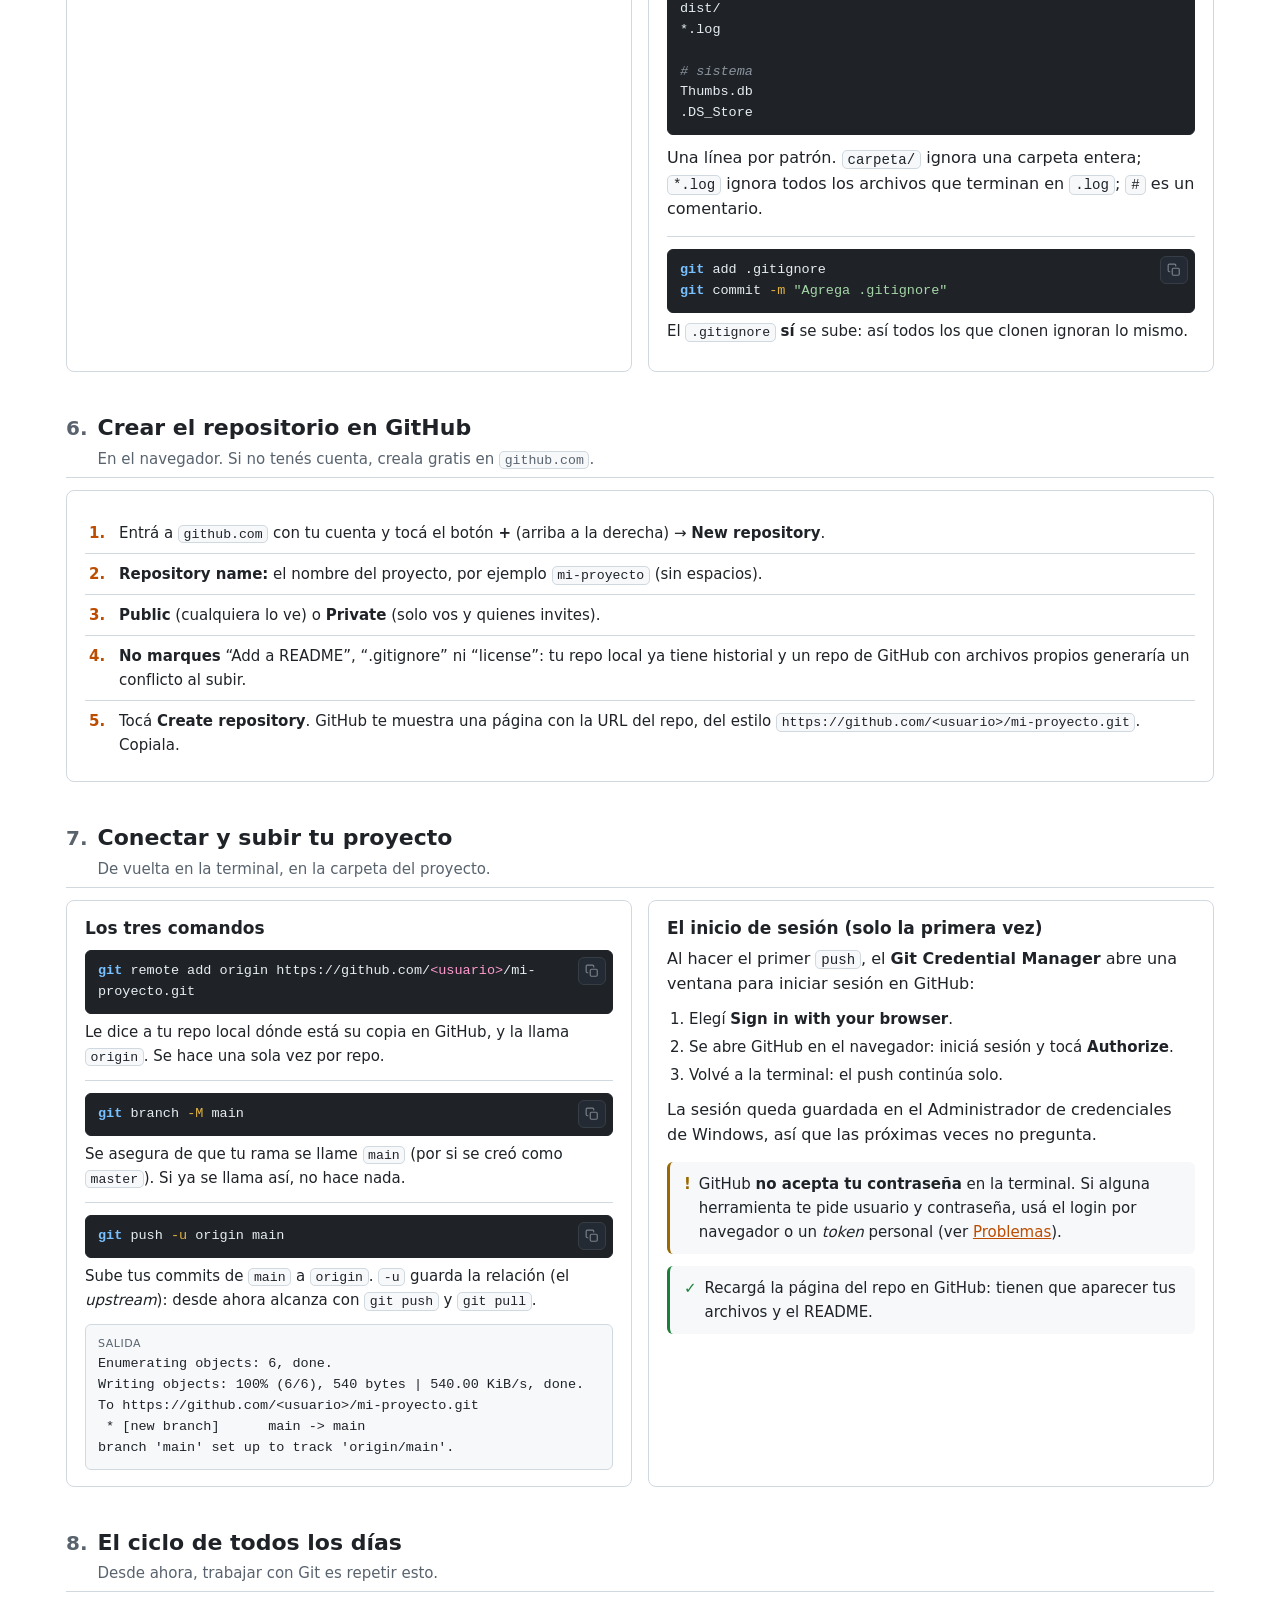
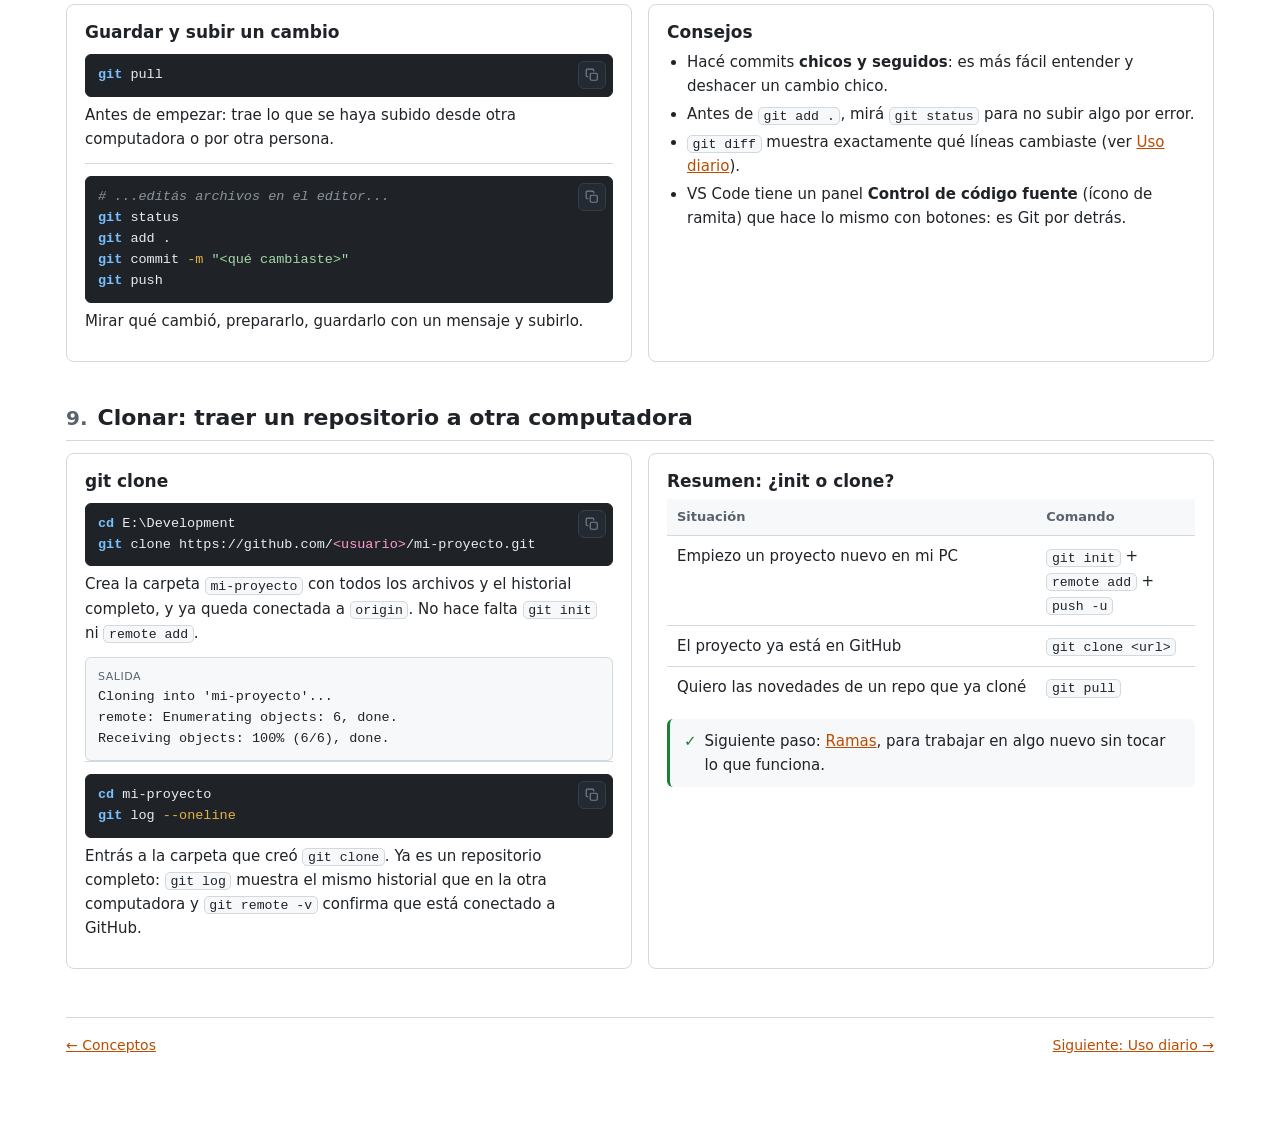
==== commit a41471a2: "Amplía las descripciones cortas de comandos Uso diario, ramas, GitHub, deshacer y primeros pasos. Re" ====
--- a/02-primeros-pasos.html
+++ b/02-primeros-pasos.html
@@ -115,7 +115,7 @@
         <h3>Quién sos (obligatorio)</h3>
         <div class="explain"><p>Cada commit guarda nombre y email del autor. Sin esto, Git no te deja hacer commits. Usá <b>el mismo email que tu cuenta de GitHub</b>, así GitHub asocia los commits con tu perfil.</p></div>
         <div class="cmd"><pre><code>git config --global user.name "&lt;Tu Nombre&gt;"
-git config --global user.email "&lt;tu-email@ejemplo.com&gt;"</code></pre><div class="what">Las comillas son necesarias si el nombre tiene espacios.</div></div>
+git config --global user.email "&lt;tu-email@ejemplo.com&gt;"</code></pre><div class="what">Le dice a Git qué nombre poner como autor en cada commit que hagas (<code>--global</code> = para todos los proyectos de esta PC). Las comillas son necesarias si el nombre tiene espacios. Se configura una sola vez.</div></div>
       </div>
       <div class="card">
         <h3>Preferencias recomendadas</h3>
@@ -125,7 +125,7 @@
       </div>
       <div class="card wide">
         <h3>Revisar lo configurado</h3>
-        <div class="cmd"><pre><code>git config --global --list</code></pre><div class="what">Muestra toda tu configuración global.</div></div>
+        <div class="cmd"><pre><code>git config --global --list</code></pre><div class="what">Muestra toda tu configuración global, una línea por opción (<code>user.name=…</code>, <code>user.email=…</code>). Sirve para comprobar que quedó bien. Si la lista es larga, <kbd>q</kbd> sale.</div></div>
         <pre class="out"><code data-lang="plain">user.name=Tu Nombre
 user.email=tu-email@ejemplo.com
 init.defaultbranch=main
@@ -201,7 +201,7 @@
  1 file changed, 3 insertions(+)
  create mode 100644 README.md</code></pre>
         <div class="explain"><p><code>a1f3c9e</code> es el hash de tu commit (el tuyo va a ser otro). <i>root-commit</i> significa que es el primero del repo.</p></div>
-        <div class="cmd"><pre><code>git log --oneline</code></pre><div class="what">El historial, un commit por línea.</div></div>
+        <div class="cmd"><pre><code>git log --oneline</code></pre><div class="what">Muestra el historial con un commit por línea: el hash corto (el identificador del commit) y el mensaje. Por ahora vas a ver uno solo.</div></div>
         <pre class="out"><code data-lang="plain">a1f3c9e (HEAD -&gt; main) Primer commit: agrega README</code></pre>
       </div>
     </div>
@@ -341,7 +341,7 @@
 remote: Enumerating objects: 6, done.
 Receiving objects: 100% (6/6), done.</code></pre>
         <div class="cmd"><pre><code>cd mi-proyecto
-git log --oneline</code></pre><div class="what">Entrás y ves el mismo historial que en la otra computadora.</div></div>
+git log --oneline</code></pre><div class="what">Entrás a la carpeta que creó <code>git clone</code>. Ya es un repositorio completo: <code>git log</code> muestra el mismo historial que en la otra computadora y <code>git remote -v</code> confirma que está conectado a GitHub.</div></div>
       </div>
       <div class="card">
         <h3>Resumen: ¿init o clone?</h3>
